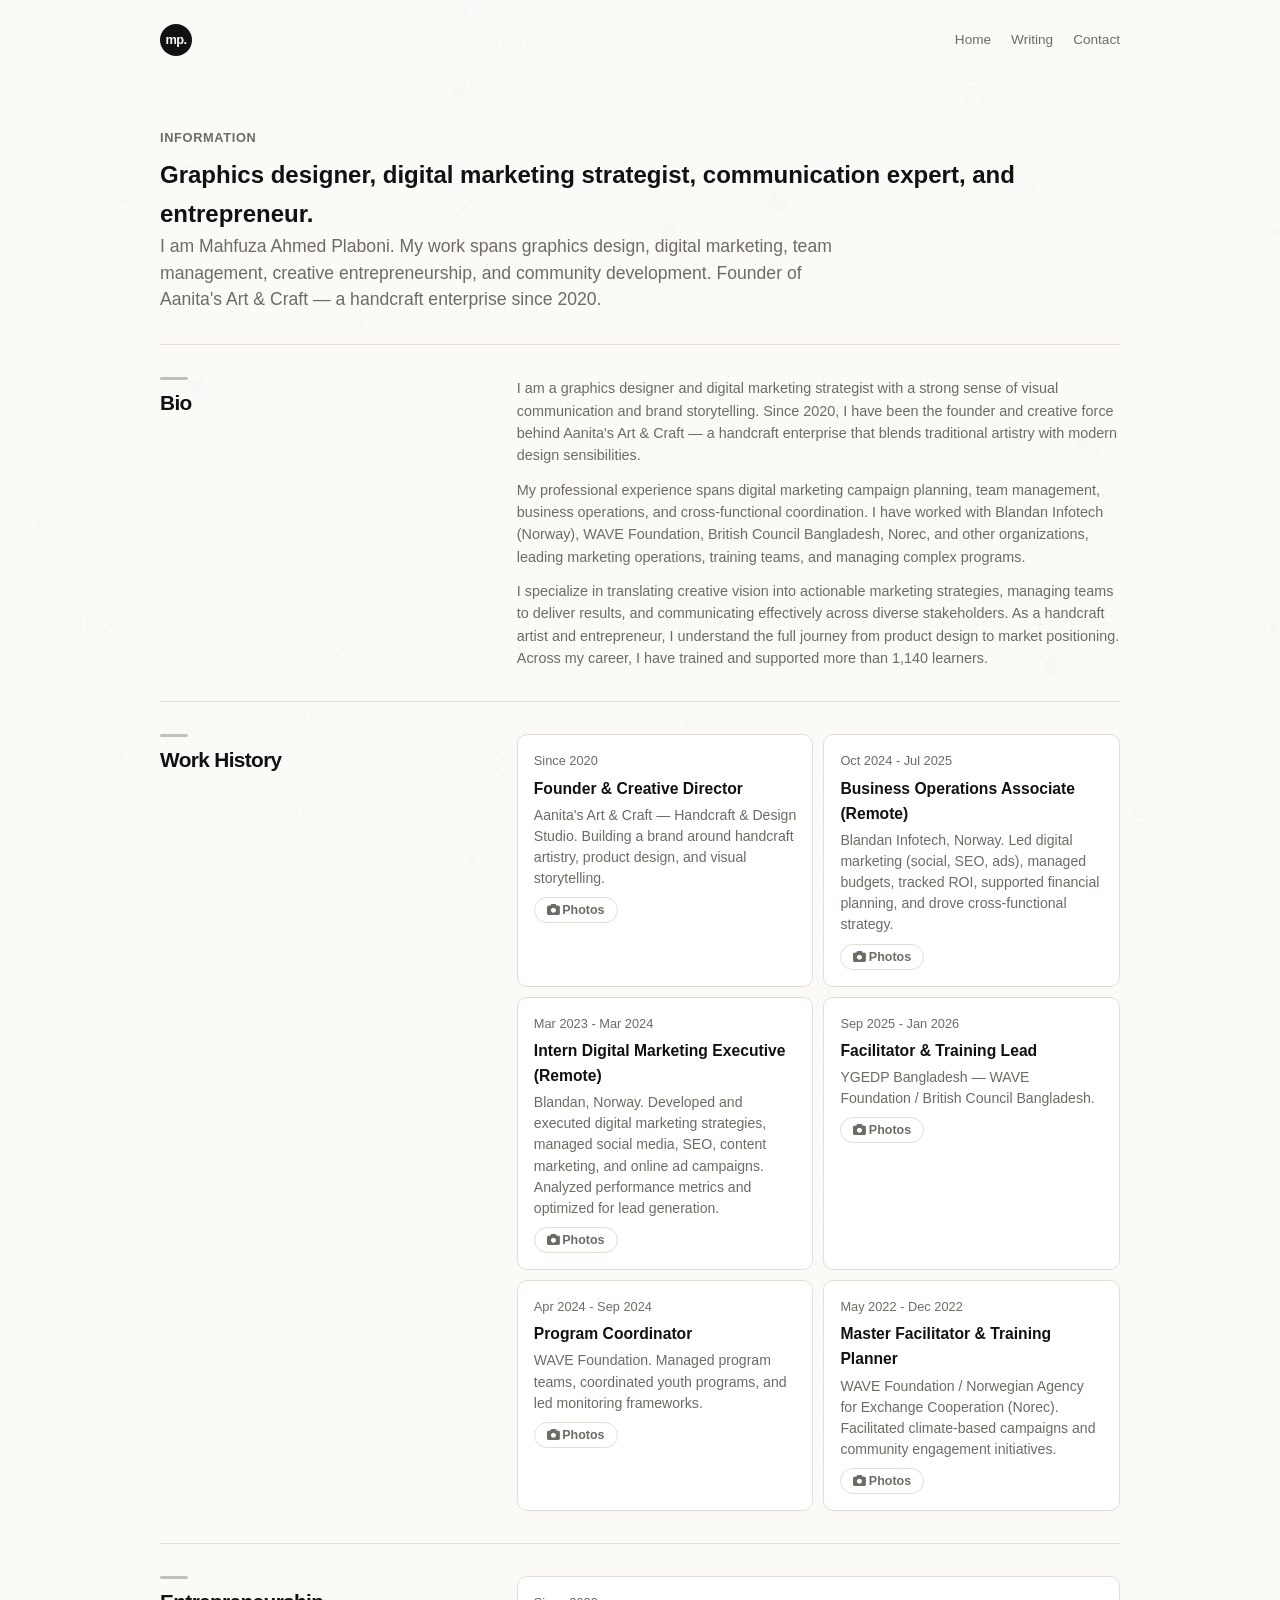
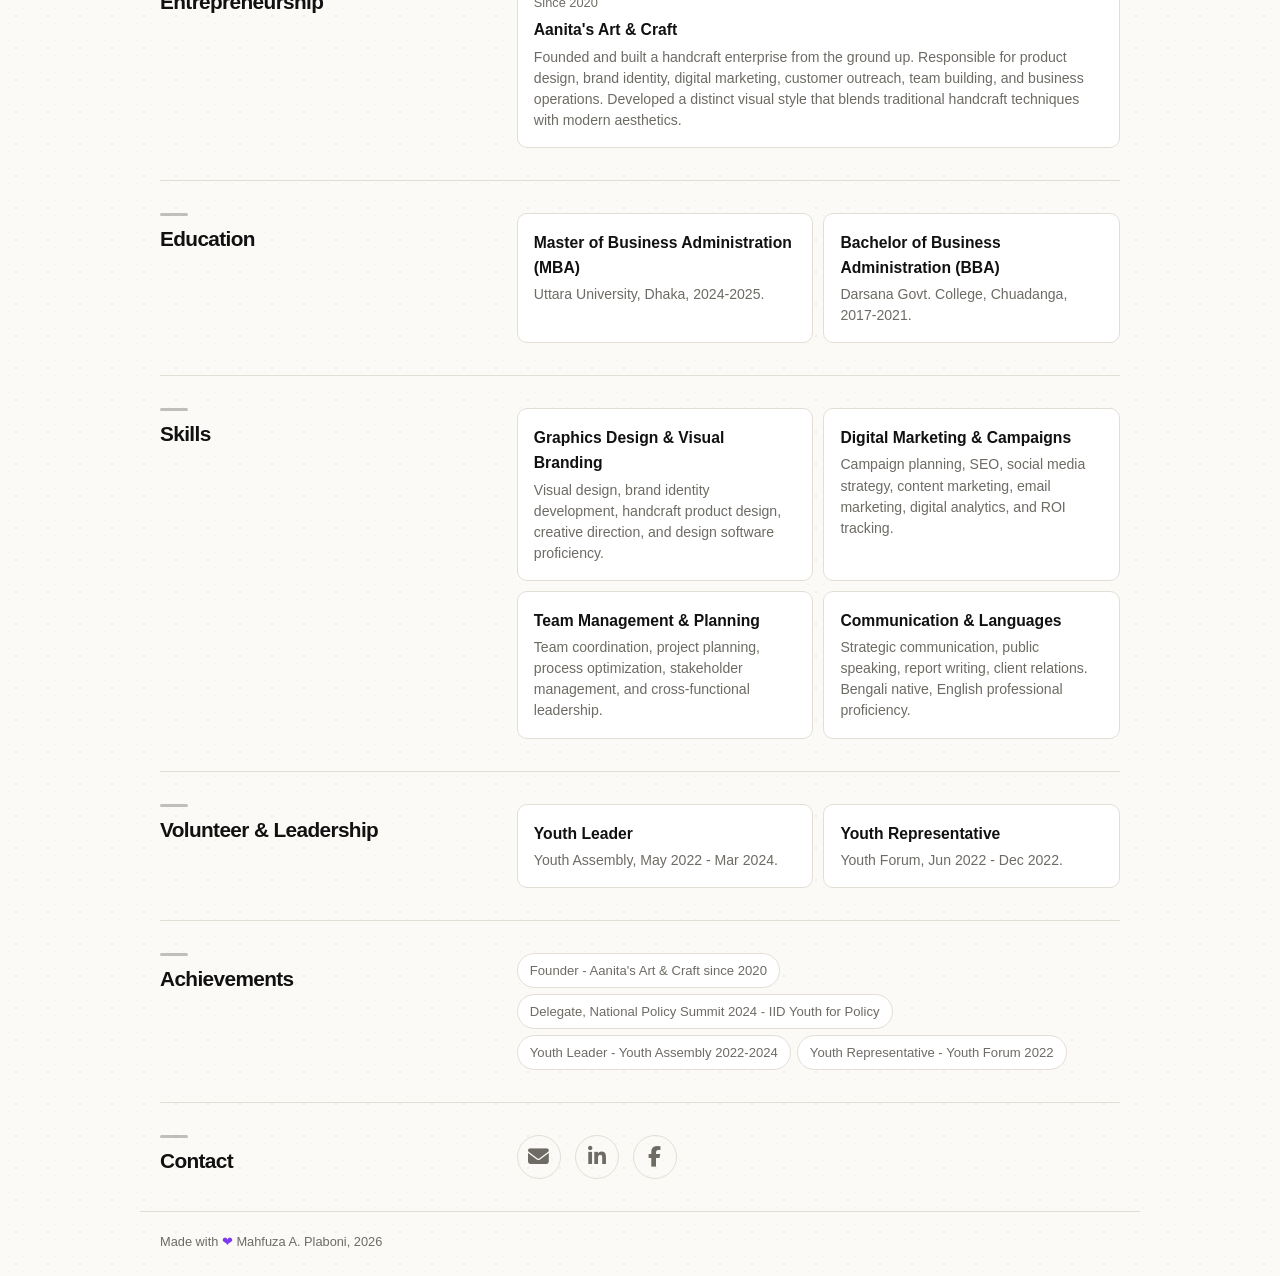
==== info.html @ d09dc8bb "Initial commit" ====
<!DOCTYPE html>
<html lang="en">
<head>
  <meta charset="UTF-8">
  <meta name="viewport" content="width=device-width, initial-scale=1.0">
  <title>Information - Mahfuza Ahmed Plaboni</title>
  <meta name="description" content="Graphics Designer, Digital Marketing Strategist & Entrepreneur">
  <link rel="icon" type="image/svg+xml" href="favicon.svg">
  <link rel="stylesheet" href="https://cdnjs.cloudflare.com/ajax/libs/font-awesome/6.5.1/css/all.min.css">
  <link rel="stylesheet" href="style.css">
</head>
<body>
  <canvas id="geometry-canvas"></canvas>

  <header class="site-header">
    <a class="mark" href="index.html">mp.</a>
    <nav aria-label="Primary navigation">
      <a href="info.html">Home</a>
      <a href="index.html#writing">Writing</a>
      <a href="index.html#contact">Contact</a>
    </nav>
  </header>

  <main>
    <section class="info-hero">
      <p class="page-kicker">Information</p>
      <h1>Graphics designer, digital marketing strategist, communication expert, and entrepreneur.</h1>
      <p>
        I am Mahfuza Ahmed Plaboni. My work spans graphics design, digital marketing, team management, creative entrepreneurship, and community development. Founder of Aanita's Art & Craft — a handcraft enterprise since 2020.
      </p>
    </section>

    <section class="info-section section-reveal">
      <h2>Bio</h2>
      <div class="info-copy">
        <p>
          I am a graphics designer and digital marketing strategist with a strong sense of visual communication and brand storytelling. Since 2020, I have been the founder and creative force behind Aanita's Art & Craft — a handcraft enterprise that blends traditional artistry with modern design sensibilities.
        </p>
        <p>
          My professional experience spans digital marketing campaign planning, team management, business operations, and cross-functional coordination. I have worked with Blandan Infotech (Norway), WAVE Foundation, British Council Bangladesh, Norec, and other organizations, leading marketing operations, training teams, and managing complex programs.
        </p>
        <p>
          I specialize in translating creative vision into actionable marketing strategies, managing teams to deliver results, and communicating effectively across diverse stakeholders. As a handcraft artist and entrepreneur, I understand the full journey from product design to market positioning. Across my career, I have trained and supported more than 1,140 learners.
        </p>
      </div>
    </section>

    <section class="info-section section-reveal">
      <h2>Work History</h2>
      <div class="info-grid">
        <article class="info-card">
          <span>Since 2020</span>
          <h3>Founder & Creative Director</h3>
          <p>Aanita's Art & Craft &mdash; Handcraft & Design Studio. Building a brand around handcraft artistry, product design, and visual storytelling.</p>
          <button class="photo-btn" data-gallery="aanitas-art"><i class="fas fa-camera"></i> Photos</button>
        </article>
        <article class="info-card">
          <span>Oct 2024 - Jul 2025</span>
          <h3>Business Operations Associate (Remote)</h3>
          <p>Blandan Infotech, Norway. Led digital marketing (social, SEO, ads), managed budgets, tracked ROI, supported financial planning, and drove cross-functional strategy.</p>
          <button class="photo-btn" data-gallery="business-operations"><i class="fas fa-camera"></i> Photos</button>
        </article>
        <article class="info-card">
          <span>Mar 2023 - Mar 2024</span>
          <h3>Intern Digital Marketing Executive (Remote)</h3>
          <p>Blandan, Norway. Developed and executed digital marketing strategies, managed social media, SEO, content marketing, and online ad campaigns. Analyzed performance metrics and optimized for lead generation.</p>
          <button class="photo-btn" data-gallery="business-operations"><i class="fas fa-camera"></i> Photos</button>
        </article>
        <article class="info-card">
          <span>Sep 2025 - Jan 2026</span>
          <h3>Facilitator & Training Lead</h3>
          <p>YGEDP Bangladesh &mdash; WAVE Foundation / British Council Bangladesh.</p>
          <button class="photo-btn" data-gallery="youth-green-entrepreneurship"><i class="fas fa-camera"></i> Photos</button>
        </article>
        <article class="info-card">
          <span>Apr 2024 - Sep 2024</span>
          <h3>Program Coordinator</h3>
          <p>WAVE Foundation. Managed program teams, coordinated youth programs, and led monitoring frameworks.</p>
          <button class="photo-btn" data-gallery="program-coordination"><i class="fas fa-camera"></i> Photos</button>
        </article>
        <article class="info-card">
          <span>May 2022 - Dec 2022</span>
          <h3>Master Facilitator & Training Planner</h3>
          <p>WAVE Foundation / Norwegian Agency for Exchange Cooperation (Norec). Facilitated climate-based campaigns and community engagement initiatives.</p>
          <button class="photo-btn" data-gallery="climate-leadership"><i class="fas fa-camera"></i> Photos</button>
        </article>
      </div>
    </section>

    <section class="info-section section-reveal">
      <h2>Entrepreneurship</h2>
      <div class="info-card">
        <span>Since 2020</span>
        <h3>Aanita's Art & Craft</h3>
        <p>Founded and built a handcraft enterprise from the ground up. Responsible for product design, brand identity, digital marketing, customer outreach, team building, and business operations. Developed a distinct visual style that blends traditional handcraft techniques with modern aesthetics.</p>
      </div>
    </section>

    <section class="info-section section-reveal">
      <h2>Education</h2>
      <div class="info-grid">
        <article class="info-card">
          <h3>Master of Business Administration (MBA)</h3>
          <p>Uttara University, Dhaka, 2024-2025.</p>
        </article>
        <article class="info-card">
          <h3>Bachelor of Business Administration (BBA)</h3>
          <p>Darsana Govt. College, Chuadanga, 2017-2021.</p>
        </article>
      </div>
    </section>

    <section class="info-section section-reveal">
      <h2>Skills</h2>
      <div class="info-grid">
        <article class="info-card">
          <h3>Graphics Design & Visual Branding</h3>
          <p>Visual design, brand identity development, handcraft product design, creative direction, and design software proficiency.</p>
        </article>
        <article class="info-card">
          <h3>Digital Marketing & Campaigns</h3>
          <p>Campaign planning, SEO, social media strategy, content marketing, email marketing, digital analytics, and ROI tracking.</p>
        </article>
        <article class="info-card">
          <h3>Team Management & Planning</h3>
          <p>Team coordination, project planning, process optimization, stakeholder management, and cross-functional leadership.</p>
        </article>
        <article class="info-card">
          <h3>Communication & Languages</h3>
          <p>Strategic communication, public speaking, report writing, client relations. Bengali native, English professional proficiency.</p>
        </article>
      </div>
    </section>

    <section class="info-section section-reveal">
      <h2>Volunteer & Leadership</h2>
      <div class="info-grid">
        <article class="info-card">
          <h3>Youth Leader</h3>
          <p>Youth Assembly, May 2022 - Mar 2024.</p>
        </article>
        <article class="info-card">
          <h3>Youth Representative</h3>
          <p>Youth Forum, Jun 2022 - Dec 2022.</p>
        </article>
      </div>
    </section>

    <section class="info-section section-reveal">
      <h2>Achievements</h2>
      <div class="compact-tags">
        <span>Founder - Aanita's Art & Craft since 2020</span>
        <span>Delegate, National Policy Summit 2024 - IID Youth for Policy</span>
        <span>Youth Leader - Youth Assembly 2022-2024</span>
        <span>Youth Representative - Youth Forum 2022</span>
      </div>
    </section>

    <section class="info-section contact-block">
      <h2>Contact</h2>
      <div>
        <div class="contact-links">
          <a href="mailto:plabonimahfuza@gmail.com" aria-label="Email"><i class="fas fa-envelope"></i></a>
          <a href="https://www.linkedin.com/in/mahfuzaaplaboni/" target="_blank" rel="noopener" aria-label="LinkedIn"><i class="fab fa-linkedin-in"></i></a>
          <a href="https://facebook.com/mahfuzaaplaboni" target="_blank" rel="noopener" aria-label="Facebook"><i class="fab fa-facebook-f"></i></a>
        </div>
      </div>
    </section>
  </main>

  <footer class="site-footer">
    <span>Made with <span class="footer-love">&#10084;</span> Mahfuza A. Plaboni, 2026</span>
  </footer>

  <script src="protect.js"></script>
  <script src="geometry.js"></script>
  <script src="script.js"></script>
</body>
</html>
---- style.css ----
:root {
  --bg: #fbfaf7;
  --card: #ffffff;
  --text: #111111;
  --muted: #6e6b65;
  --border: #e2ded5;
  --green: #f2f7f1;
  --green-dot: #48a666;
  --sand: #fbf7ee;
  --sand-dot: #cca043;
  --blue: #f3f7f9;
  --blue-dot: #4b8cb6;
  --gray: #f6f5f2;
  --gray-dot: #7b7e85;
  --dot: rgba(0,0,0,0.05);
  --dot2: rgba(0,0,0,0.025);
}

* {
  box-sizing: border-box;
  margin: 0;
  padding: 0;
  -webkit-user-select: none;
  -moz-user-select: none;
  -ms-user-select: none;
  user-select: none;
}

html {
  scroll-behavior: smooth;
  -webkit-text-size-adjust: 100%;
}

body {
  -webkit-touch-callout: none;
  background-color: var(--bg);
  background-image:
    radial-gradient(circle, var(--dot) 1.2px, transparent 1.2px),
    radial-gradient(circle, var(--dot2) 1px, transparent 1px);
  background-size: 32px 32px, 16px 16px;
  color: var(--text);
  font-family: -apple-system, BlinkMacSystemFont, "Segoe UI", Roboto, Helvetica, Arial, sans-serif;
  line-height: 1.6;
  -webkit-font-smoothing: antialiased;
}

#geometry-canvas {
  position: fixed;
  top: 0;
  left: 0;
  width: 100%;
  height: 100%;
  z-index: -1;
  pointer-events: none;
  opacity: 0.4;
}

a {
  color: inherit;
  text-decoration: none;
}

.site-header,
main,
.site-footer {
  margin: 0 auto;
  max-width: 1000px;
  padding-left: 20px;
  padding-right: 20px;
  position: relative;
  z-index: 1;
}

.site-header {
  align-items: center;
  display: flex;
  justify-content: space-between;
  padding-bottom: 24px;
  padding-top: 24px;
}

.mark {
  align-items: center;
  background: var(--text);
  border-radius: 50%;
  color: var(--bg);
  display: inline-flex;
  font-size: 0.8rem;
  font-weight: 700;
  height: 32px;
  width: 32px;
  justify-content: center;
  letter-spacing: -0.04em;
}

nav {
  display: flex;
  gap: 20px;
}

nav a {
  color: var(--muted);
  font-size: 0.85rem;
  font-weight: 500;
  transition: color 0.25s cubic-bezier(0.22, 1, 0.36, 1);
}

nav a:hover,
.text-link:hover,
.post:hover h3,
.contact-links a:hover {
  color: var(--text);
}

.hero {
  padding: 48px 0 64px;
}

.hero-grid {
  display: grid;
  align-items: center;
  gap: 40px;
  grid-template-columns: 1.2fr 0.8fr;
}

.hero-image {
  display: flex;
  justify-content: center;
  align-items: center;
  position: relative;
}

.hero-image::before {
  content: '';
  position: absolute;
  width: 256px;
  height: 256px;
  border-radius: 50%;
  border: 1.5px dashed var(--muted);
  opacity: 0;
  animation: ringFadeIn 0.6s ease-out 0.3s forwards, spinRing 30s linear infinite;
}

.hero-image::after {
  content: '';
  position: absolute;
  width: 232px;
  height: 232px;
  border-radius: 50%;
  border: 1px solid var(--border);
  opacity: 0;
  animation: ringFadeIn 0.6s ease-out 0.2s forwards;
}

.profile-photo {
  width: 200px;
  height: 200px;
  border-radius: 50%;
  object-fit: cover;
  filter: grayscale(0.3) contrast(1.05);
  position: relative;
  z-index: 1;
  opacity: 0;
  animation: photoEntrance 0.8s cubic-bezier(0.22, 1, 0.36, 1) 0.1s forwards;
  transition: transform 0.5s cubic-bezier(0.22, 1, 0.36, 1),
              filter 0.5s ease,
              box-shadow 0.5s ease;
}

.profile-photo:hover {
  transform: scale(1.06) rotate(-2deg);
  filter: grayscale(0) contrast(1);
  box-shadow: 0 0 0 2px var(--text);
}

@keyframes photoEntrance {
  0% { opacity: 0; transform: scale(0.85) rotate(-6deg); }
  100% { opacity: 1; transform: scale(1) rotate(0deg); }
}

@keyframes ringFadeIn {
  0% { opacity: 0; }
  100% { opacity: 0.35; }
}

@keyframes spinRing {
  to { transform: rotate(360deg); }
}

.hero-text h1 {
  font-size: clamp(2.2rem, 5vw, 3.8rem);
  font-weight: 800;
  letter-spacing: -0.05em;
  line-height: 1.05;
  margin-bottom: 12px;
}

.hero-title {
  white-space: nowrap;
}

.hero-title br {
  display: block;
}

@media (max-width: 600px) {
  .hero-title {
    white-space: normal;
  }
}

.subtitle {
  color: var(--muted);
  font-size: 1rem;
  font-weight: 600;
  margin-bottom: 16px;
  text-transform: uppercase;
  letter-spacing: 0.05em;
}

.intro-paragraph {
  color: var(--muted);
  font-size: 1.05rem;
  line-height: 1.55;
  margin-bottom: 20px;
  max-width: 520px;
}

.text-link {
  color: var(--muted);
  font-size: 0.9rem;
  font-weight: 700;
  transition: color 0.25s cubic-bezier(0.22, 1, 0.36, 1);
}

@keyframes fadeUp {
  from { opacity: 0; transform: translateY(14px); }
  to   { opacity: 1; transform: translateY(0); }
}

main {
  animation: fadeUp 0.5s cubic-bezier(0.22, 1, 0.36, 1) both;
}

.section-reveal {
  opacity: 0;
  transform: translateY(24px);
  transition: opacity 0.45s cubic-bezier(0.22, 1, 0.36, 1), transform 0.45s cubic-bezier(0.22, 1, 0.36, 1);
}
.section-reveal.visible {
  opacity: 1;
  transform: translateY(0);
}
@media (prefers-reduced-motion: reduce) {
  .section-reveal { opacity: 1; transform: none; }
  main { animation: none; }
}

.metrics {
  border-bottom: 1px solid var(--border);
  border-top: 1px solid var(--border);
  display: grid;
  gap: 16px;
  grid-template-columns: repeat(3, 1fr);
  margin-bottom: 56px;
  padding: 18px 0;
}

.metric-item strong {
  display: block;
  font-size: 1.8rem;
  letter-spacing: -0.05em;
  line-height: 1.1;
  color: var(--text);
}

.metric-item span {
  color: var(--muted);
  display: block;
  font-size: 0.82rem;
  margin-top: 4px;
}

.section {
  padding-bottom: 64px;
}

.section-head {
  align-items: flex-end;
  display: flex;
  gap: 20px;
  justify-content: space-between;
  margin-bottom: 24px;
}

h2 {
  font-size: 1.6rem;
  font-weight: 750;
  letter-spacing: -0.04em;
  line-height: 1.1;
}

.section-head h2::before,
.info-section > h2::before {
  content: '';
  display: block;
  width: 28px;
  height: 3px;
  background: var(--text);
  border-radius: 2px;
  margin-bottom: 12px;
  opacity: 0.25;
}

.section-head p {
  color: var(--muted);
  font-size: 0.85rem;
  line-height: 1.5;
  max-width: 380px;
}

.chain {
  position: relative;
  padding-left: 48px;
}

.chain::before {
  content: '';
  position: absolute;
  left: 18px;
  top: 0;
  bottom: 0;
  width: 2px;
  background: var(--border);
}

.chain-item {
  position: relative;
  display: grid;
  grid-template-columns: 36px auto 1fr;
  gap: 10px;
  align-items: center;
  padding: 8px 0;
}

.chain-year {
  color: var(--muted);
  font-size: 0.75rem;
  font-weight: 700;
  text-align: right;
  letter-spacing: -0.02em;
}

.chain-node {
  width: 10px;
  height: 10px;
  border-radius: 50%;
  position: relative;
  z-index: 1;
  justify-self: center;
  box-shadow: 0 0 0 3px var(--bg);
}

.chain-node.green { background: var(--green-dot); }
.chain-node.sand { background: var(--sand-dot); }
.chain-node.blue { background: var(--blue-dot); }
.chain-node.gray { background: var(--gray-dot); }

.chain-body {
  background: var(--card);
  border: 1px solid var(--border);
  border-radius: 8px;
  padding: 8px 12px;
  display: flex;
  align-items: center;
  gap: 8px;
  transition: border-color 0.25s cubic-bezier(0.22, 1, 0.36, 1);
}

.chain-body:hover {
  border-color: #bbb;
}

.chain-body h3 {
  font-size: 0.88rem;
  font-weight: 700;
  letter-spacing: -0.01em;
  flex: 1;
}

.chain-org {
  color: var(--muted);
  font-size: 0.8rem;
  flex: 1;
}

.chain .photo-btn {
  margin-top: 0;
  padding: 3px 8px;
  font-size: 0.72rem;
  flex-shrink: 0;
}

.split-section {
  border-top: 1px solid var(--border);
  display: grid;
  gap: 32px;
  grid-template-columns: 0.7fr 1.3fr;
  padding-top: 28px;
}

.stack-list {
  display: grid;
  gap: 8px;
}

.stack-list p {
  background: var(--card);
  border: 1px solid var(--border);
  border-radius: 8px;
  color: var(--muted);
  font-size: 0.88rem;
  line-height: 1.5;
  padding: 10px 14px;
}

.stack-list.detailed p {
  color: var(--muted);
}

.stack-list strong {
  color: var(--text);
}

.post {
  border-top: 1px solid var(--border);
  display: grid;
  gap: 14px;
  grid-template-columns: 1.1fr 0.4fr 1.1fr;
  padding: 16px 0;
  transition: opacity 0.25s cubic-bezier(0.22, 1, 0.36, 1);
}

.post:last-child {
  border-bottom: 1px solid var(--border);
}

.post:hover {
  opacity: 0.75;
}

.post h3 {
  font-size: 1.05rem;
  font-weight: 700;
  letter-spacing: -0.02em;
  line-height: 1.2;
}

.post .category {
  color: var(--muted);
  font-size: 0.8rem;
  font-weight: 600;
}

.post p {
  color: var(--muted);
  font-size: 0.88rem;
  line-height: 1.45;
}

.contact {
  border-top: 1px solid var(--border);
  padding-top: 28px;
}

.contact h2 {
  margin-bottom: 8px;
}

.contact p {
  color: var(--muted);
  font-size: 0.9rem;
  margin-bottom: 14px;
}

.contact-links {
  display: flex;
  flex-wrap: wrap;
  gap: 14px;
}

.contact-links a {
  color: var(--muted);
  font-size: 1.3rem;
  width: 44px;
  height: 44px;
  display: inline-flex;
  align-items: center;
  justify-content: center;
  border: 1px solid var(--border);
  border-radius: 50%;
  transition: color 0.25s cubic-bezier(0.22, 1, 0.36, 1), border-color 0.25s cubic-bezier(0.22, 1, 0.36, 1), background 0.25s cubic-bezier(0.22, 1, 0.36, 1);
}

.contact-links a:hover {
  color: var(--text);
  border-color: #bbb;
  background: var(--card);
}

.site-footer {
  border-top: 1px solid var(--border);
  color: var(--muted);
  font-size: 0.8rem;
  padding-bottom: 24px;
  padding-top: 20px;
}

.footer-love {
  color: #7c3aed;
}

.photo-btn {
  display: inline-block;
  margin-top: 8px;
  padding: 5px 12px;
  font-size: 0.78rem;
  font-weight: 600;
  border-radius: 999px;
  border: 1px solid var(--border);
  background: transparent;
  color: var(--muted);
  cursor: pointer;
  transition: border-color 0.25s cubic-bezier(0.22, 1, 0.36, 1), color 0.25s cubic-bezier(0.22, 1, 0.36, 1), background 0.25s cubic-bezier(0.22, 1, 0.36, 1);
}
.photo-btn:hover {
  border-color: #bbb;
  color: var(--text);
  background: var(--card);
}

.gallery-modal {
  display: flex;
  align-items: center;
  justify-content: center;
  position: fixed;
  inset: 0;
  background: rgba(0, 0, 0, 0.85);
  z-index: 9999;
  opacity: 0;
  pointer-events: none;
  transition: opacity 0.28s cubic-bezier(0.22, 1, 0.36, 1);
}
.gallery-modal.active {
  opacity: 1;
  pointer-events: auto;
}
.gallery-content {
  position: relative;
  max-width: 90vw;
  max-height: 90vh;
  display: flex;
  align-items: center;
  justify-content: center;
}
.gallery-content img {
  max-width: 90vw;
  max-height: 85vh;
  border-radius: 8px;
  box-shadow: 0 4px 30px rgba(0,0,0,0.4);
  -webkit-user-drag: none;
  pointer-events: none;
}
.gallery-empty {
  color: #fff;
  font-size: 1.1rem;
  text-align: center;
  padding: 40px;
}
.gallery-empty p {
  margin-top: 8px;
  font-size: 0.9rem;
  opacity: 0.6;
}
.gallery-close {
  position: fixed;
  top: 20px;
  right: 28px;
  background: none;
  border: none;
  color: #fff;
  font-size: 2rem;
  cursor: pointer;
  opacity: 0.7;
  transition: opacity 0.25s cubic-bezier(0.22, 1, 0.36, 1);
  z-index: 10000;
}
.gallery-close:hover {
  opacity: 1;
}
.gallery-nav {
  position: fixed;
  top: 50%;
  transform: translateY(-50%);
  background: rgba(255,255,255,0.1);
  border: none;
  color: #fff;
  font-size: 1.8rem;
  padding: 12px 16px;
  cursor: pointer;
  border-radius: 8px;
  transition: background 0.25s cubic-bezier(0.22, 1, 0.36, 1);
  z-index: 10000;
}
.gallery-nav:hover {
  background: rgba(255,255,255,0.2);
}
.gallery-prev { left: 20px; }
.gallery-next { right: 20px; }
.gallery-counter {
  position: fixed;
  bottom: 24px;
  left: 50%;
  transform: translateX(-50%);
  color: rgba(255,255,255,0.6);
  font-size: 0.85rem;
  z-index: 10000;
}

.info-hero {
  padding: 48px 0 32px;
}

.page-kicker {
  color: var(--muted);
  font-size: 0.8rem;
  font-weight: 700;
  text-transform: uppercase;
  letter-spacing: 0.05em;
  margin-bottom: 8px;
}

.info-hero p:last-child {
  color: var(--muted);
  font-size: 1.1rem;
  line-height: 1.5;
  max-width: 680px;
}

.info-section {
  border-top: 1px solid var(--border);
  display: grid;
  gap: 32px;
  grid-template-columns: 0.7fr 1.3fr;
  padding: 32px 0;
}

.info-section h2 {
  font-size: 1.3rem;
  font-weight: 750;
  letter-spacing: -0.03em;
}

.info-copy {
  color: var(--muted);
  display: grid;
  gap: 12px;
  font-size: 0.9rem;
  line-height: 1.55;
}

.info-copy strong {
  color: var(--text);
}

.info-card {
  background: var(--card);
  border: 1px solid var(--border);
  border-radius: 10px;
  padding: 16px;
}

.info-card span {
  color: var(--muted);
  display: block;
  font-size: 0.8rem;
  margin-bottom: 4px;
}

.info-card h3 {
  font-size: 0.98rem;
  font-weight: 700;
  margin-bottom: 4px;
}

.info-card p,
.info-card li {
  color: var(--muted);
  font-size: 0.88rem;
  line-height: 1.5;
}

.info-card ul {
  margin: 10px 0 0;
  padding-left: 14px;
}

.info-card li {
  margin-bottom: 6px;
}

.info-grid {
  display: grid;
  gap: 10px;
  grid-template-columns: repeat(2, 1fr);
}

.compact-tags {
  display: flex;
  flex-wrap: wrap;
  gap: 6px;
}

.compact-tags span {
  background: var(--card);
  border: 1px solid var(--border);
  border-radius: 999px;
  color: var(--muted);
  font-size: 0.82rem;
  padding: 6px 12px;
}

.contact-block p {
  color: var(--muted);
  font-size: 0.9rem;
  line-height: 1.5;
}

@media (max-width: 760px) {
  .site-header {
    align-items: flex-start;
    flex-direction: column;
    gap: 12px;
    padding-top: 16px;
  }

  nav {
    gap: 14px;
    overflow-x: auto;
    padding-bottom: 4px;
    width: 100%;
  }

  .hero {
    padding: 24px 0 36px;
  }

  .hero-grid {
    grid-template-columns: 1fr;
    gap: 24px;
  }

  .hero-text h1 {
    font-size: 2.2rem;
  }

  .metrics {
    grid-template-columns: 1fr;
    gap: 12px;
    margin-bottom: 36px;
    padding: 12px 0;
  }

  .section {
    padding-bottom: 36px;
  }

  .section-head {
    align-items: start;
    flex-direction: column;
    gap: 6px;
    margin-bottom: 16px;
  }

  .project-grid,
  .split-section,
  .post,
  .info-section,
  .info-grid {
    grid-template-columns: 1fr;
    gap: 14px;
  }

  .post {
    gap: 6px;
    padding: 12px 0;
  }

  .contact-links a {
    width: 40px;
    height: 40px;
    font-size: 1.1rem;
  }
}

@media (min-width: 761px) and (max-width: 1024px) {
  .hero-text h1 {
    font-size: clamp(2rem, 4vw, 3rem);
  }
}

@media (min-width: 1025px) {
  .hero-text h1 {
    font-size: clamp(2.5rem, 5vw, 3.8rem);
  }
}
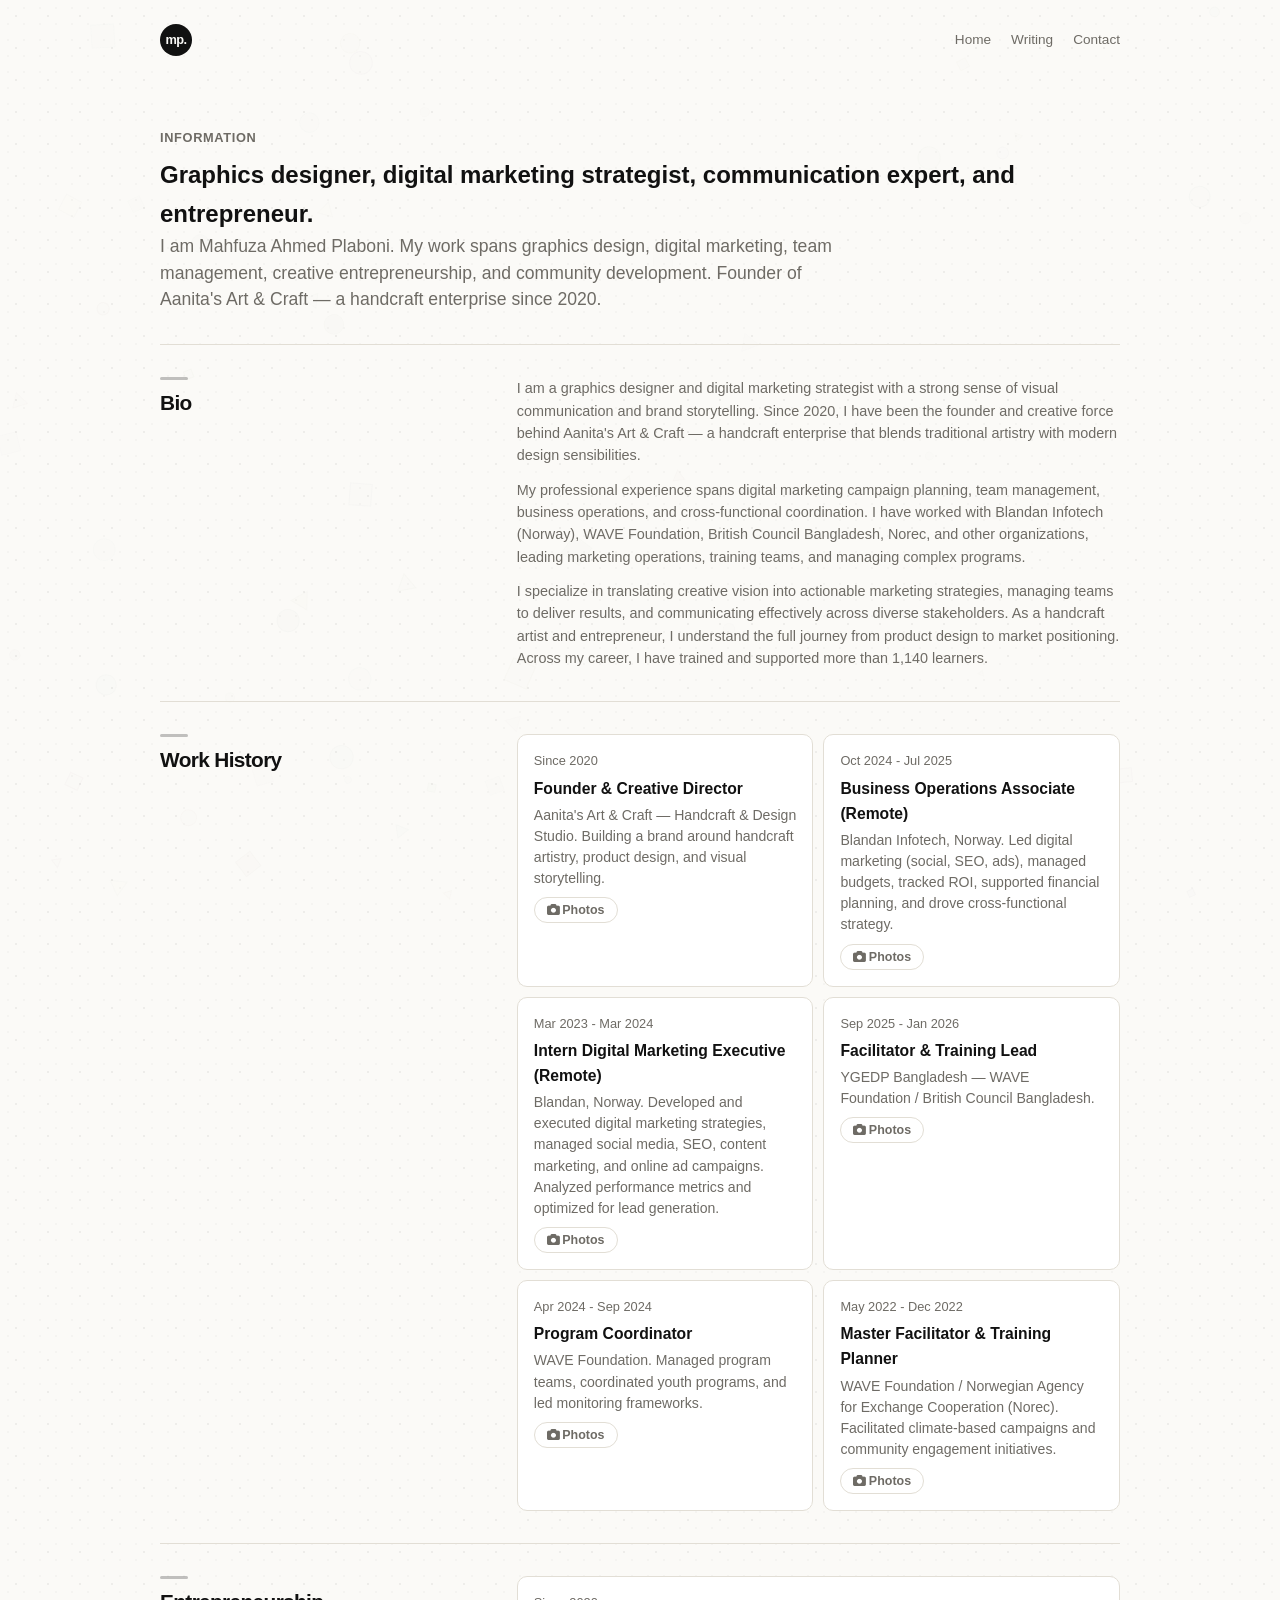
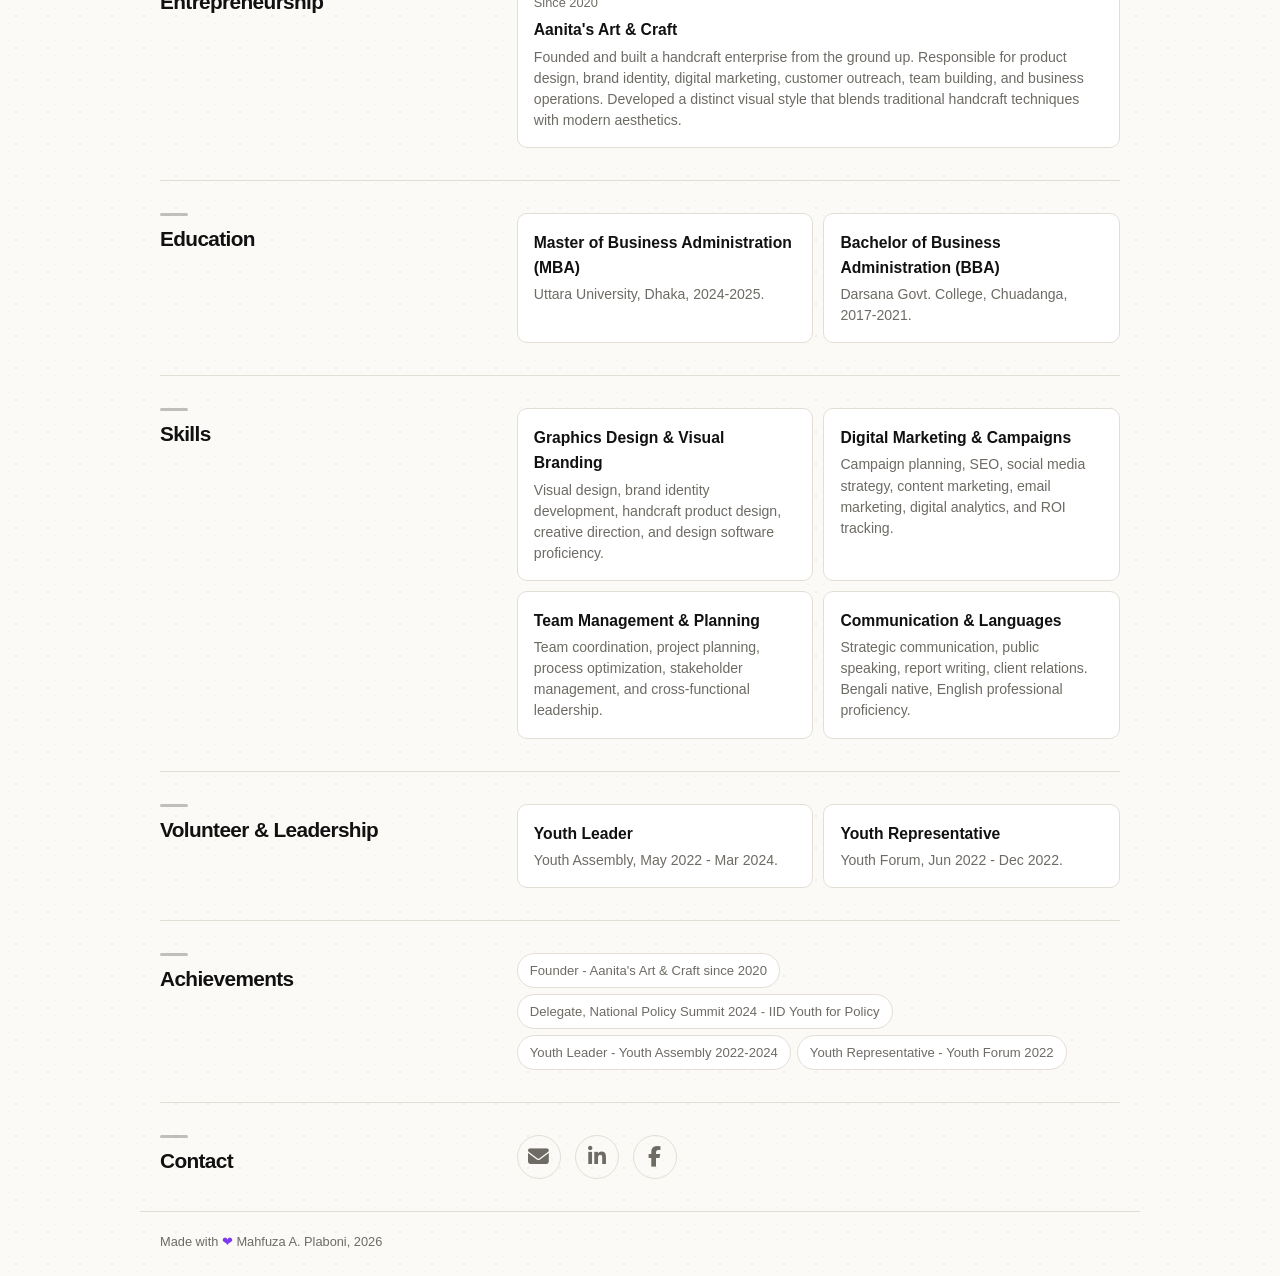
==== commit 85190476: "Add Open Graph and Twitter Card meta tags" ====
--- a/info.html
+++ b/info.html
@@ -4,8 +4,17 @@
   <meta charset="UTF-8">
   <meta name="viewport" content="width=device-width, initial-scale=1.0">
   <title>Information - Mahfuza Ahmed Plaboni</title>
-  <meta name="description" content="Graphics Designer, Digital Marketing Strategist & Entrepreneur">
+  <meta name="description" content="Creative Facilitator & Digital Strategist — Graphics design, digital marketing, communication, and entrepreneurship.">
   <link rel="icon" type="image/svg+xml" href="favicon.svg">
+  <meta property="og:title" content="Mahfuza Ahmed Plaboni — Creative Facilitator & Digital Strategist">
+  <meta property="og:description" content="Graphics design, digital marketing, communication, and entrepreneurship. Founder of Aanita's Art & Craft.">
+  <meta property="og:image" content="mahfuza%201.png">
+  <meta property="og:url" content="https://mahfuzaplaboni.vercel.app">
+  <meta property="og:type" content="website">
+  <meta name="twitter:card" content="summary_large_image">
+  <meta name="twitter:title" content="Mahfuza Ahmed Plaboni — Creative Facilitator & Digital Strategist">
+  <meta name="twitter:description" content="Graphics design, digital marketing, communication, and entrepreneurship. Founder of Aanita's Art & Craft.">
+  <meta name="twitter:image" content="mahfuza%201.png">
   <link rel="stylesheet" href="https://cdnjs.cloudflare.com/ajax/libs/font-awesome/6.5.1/css/all.min.css">
   <link rel="stylesheet" href="style.css">
 </head>
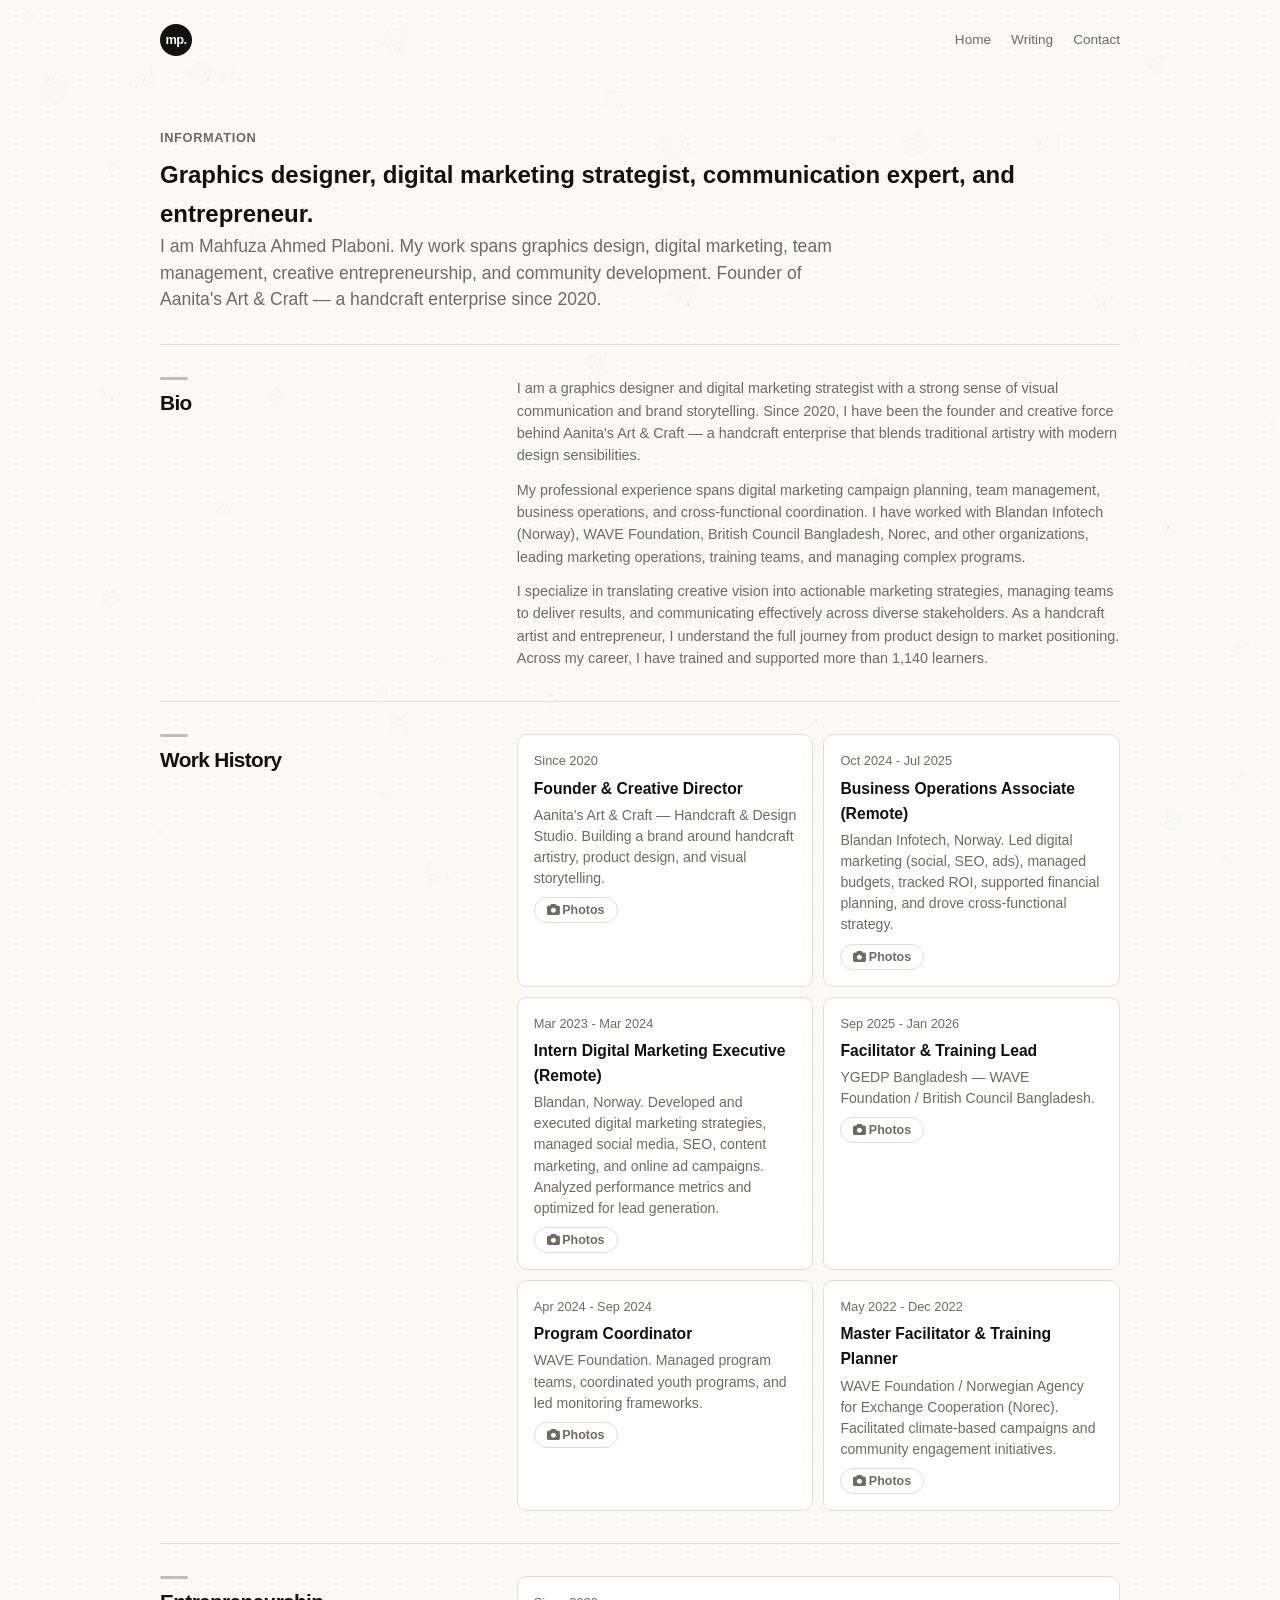
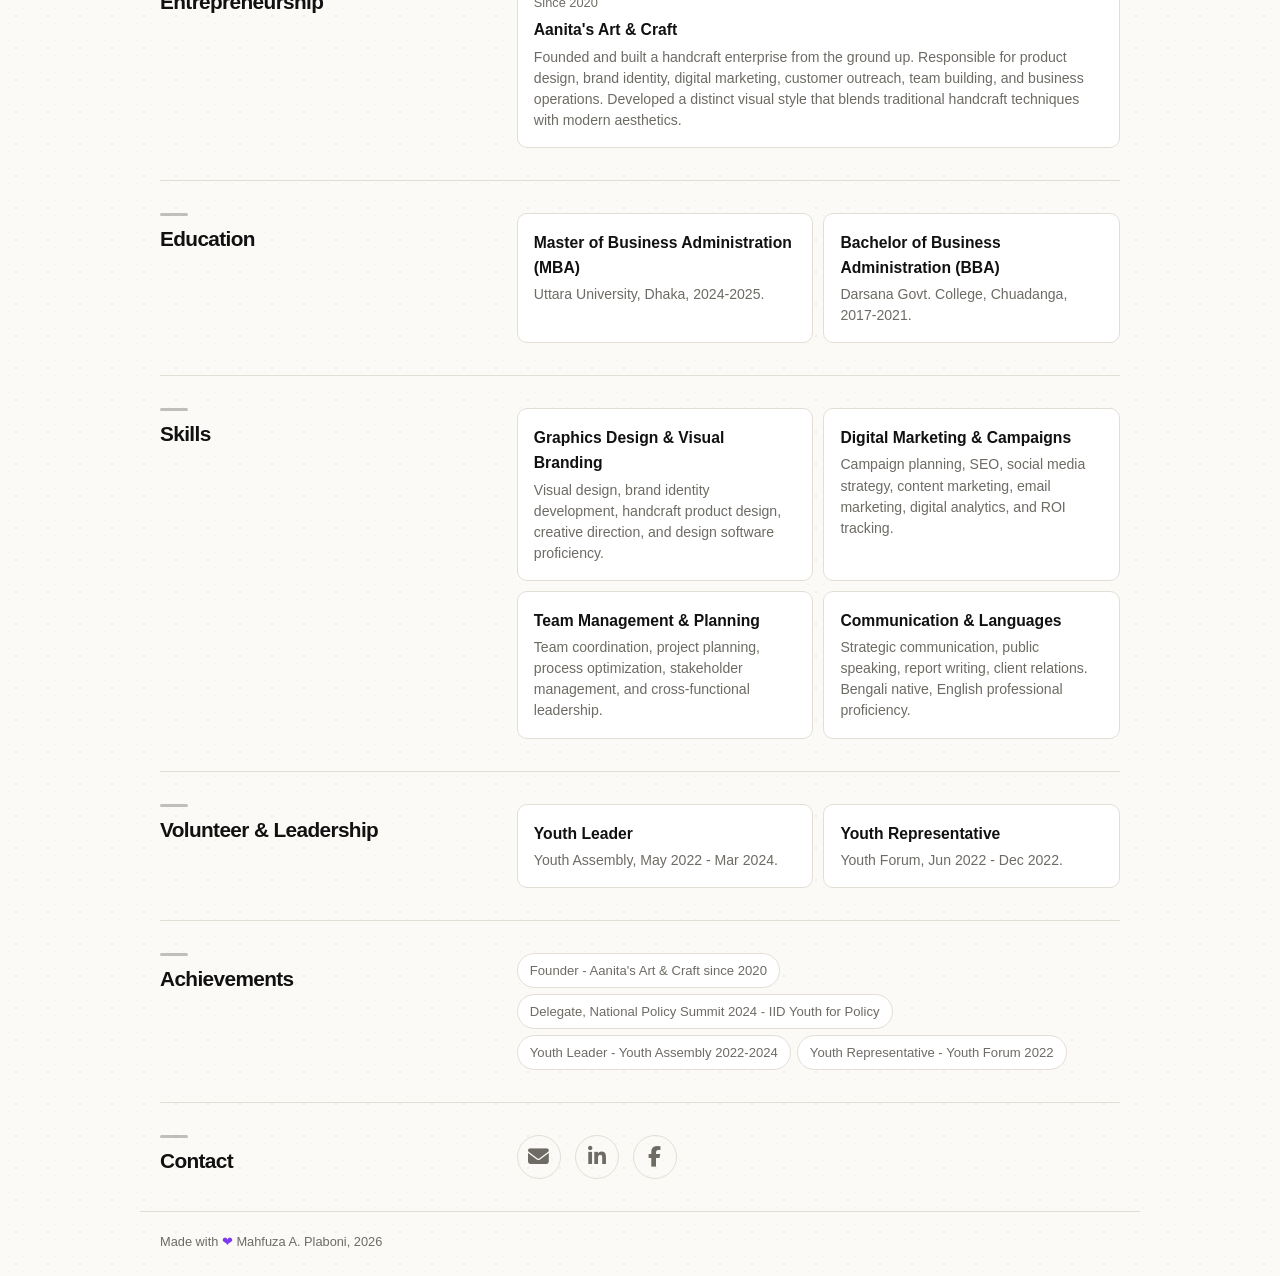
==== commit 16f7b6eb: "Fix OG image URL to absolute path" ====
--- a/info.html
+++ b/info.html
@@ -8,13 +8,15 @@
   <link rel="icon" type="image/svg+xml" href="favicon.svg">
   <meta property="og:title" content="Mahfuza Ahmed Plaboni — Creative Facilitator & Digital Strategist">
   <meta property="og:description" content="Graphics design, digital marketing, communication, and entrepreneurship. Founder of Aanita's Art & Craft.">
-  <meta property="og:image" content="mahfuza%201.png">
+  <meta property="og:image" content="https://mahfuzaplaboni.vercel.app/mahfuza%201.png">
+  <meta property="og:image:width" content="1200">
+  <meta property="og:image:height" content="630">
   <meta property="og:url" content="https://mahfuzaplaboni.vercel.app">
   <meta property="og:type" content="website">
   <meta name="twitter:card" content="summary_large_image">
   <meta name="twitter:title" content="Mahfuza Ahmed Plaboni — Creative Facilitator & Digital Strategist">
   <meta name="twitter:description" content="Graphics design, digital marketing, communication, and entrepreneurship. Founder of Aanita's Art & Craft.">
-  <meta name="twitter:image" content="mahfuza%201.png">
+  <meta name="twitter:image" content="https://mahfuzaplaboni.vercel.app/mahfuza%201.png">
   <link rel="stylesheet" href="https://cdnjs.cloudflare.com/ajax/libs/font-awesome/6.5.1/css/all.min.css">
   <link rel="stylesheet" href="style.css">
 </head>
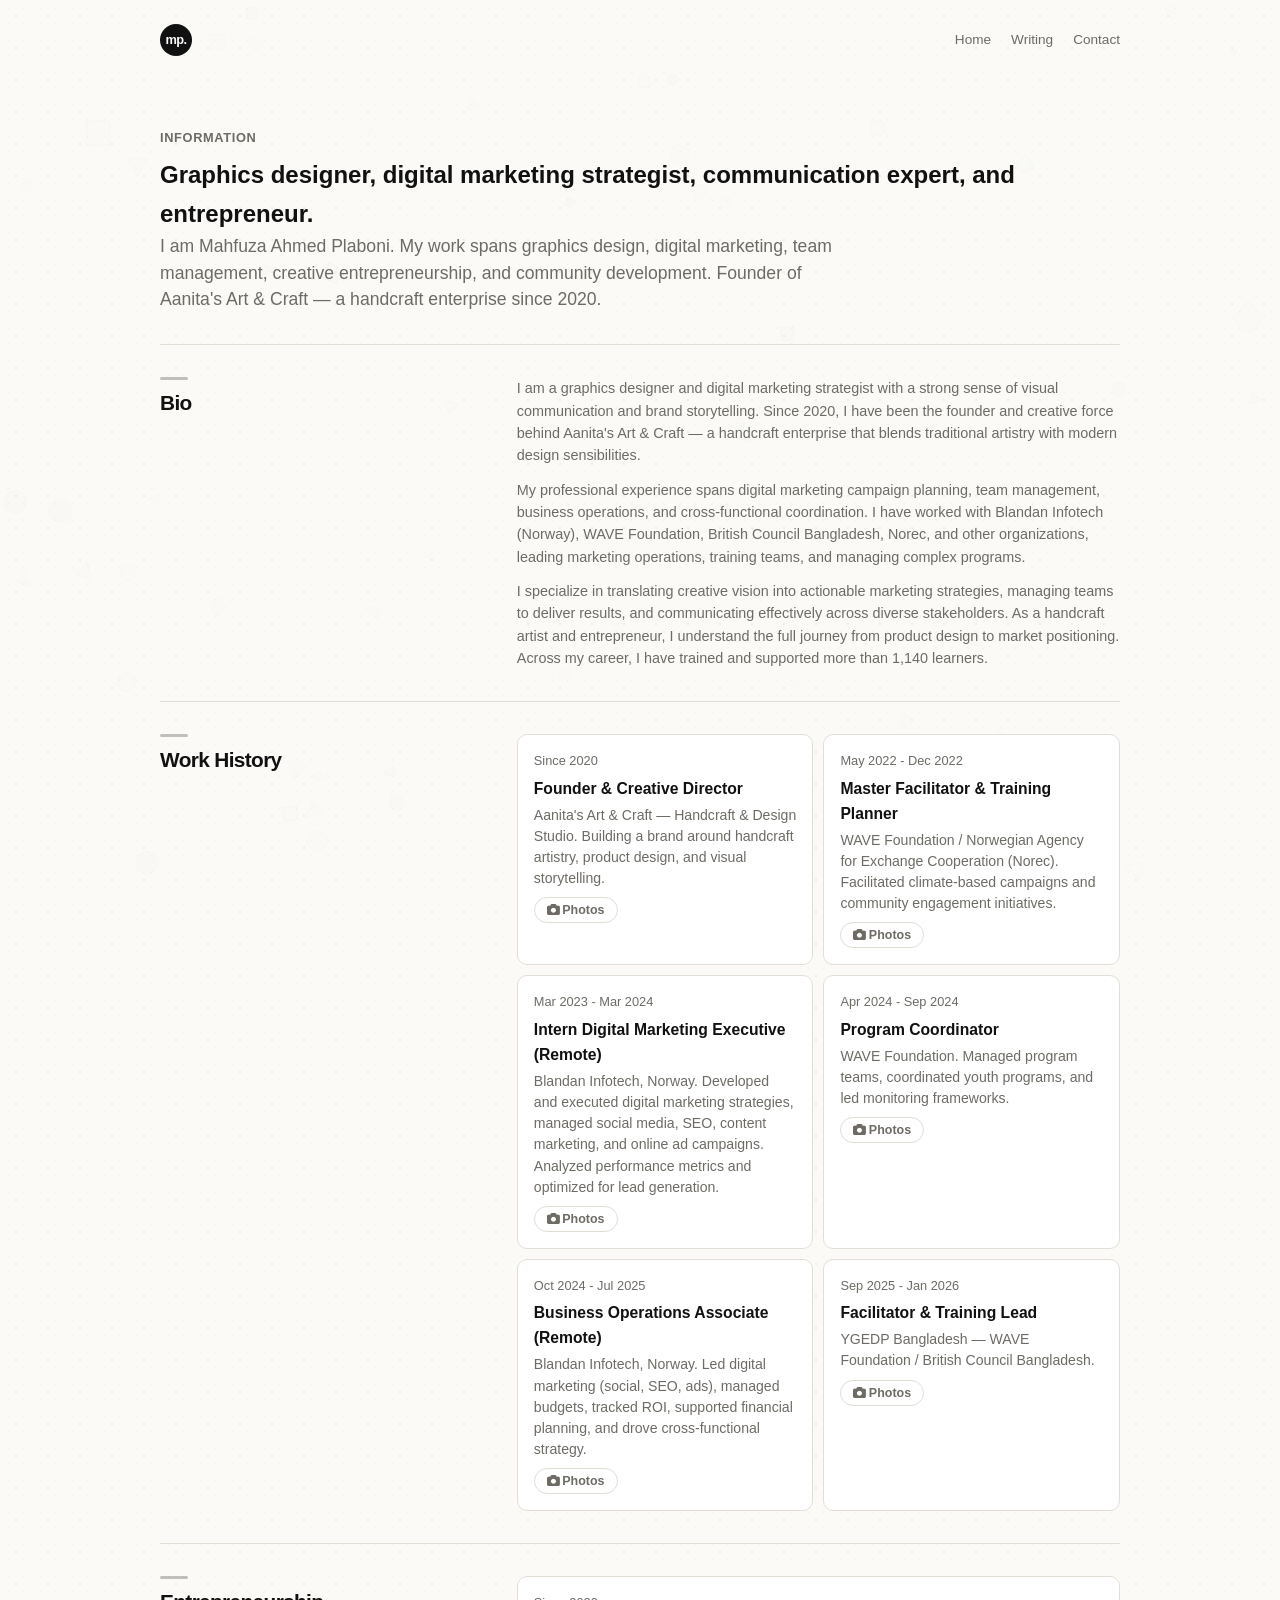
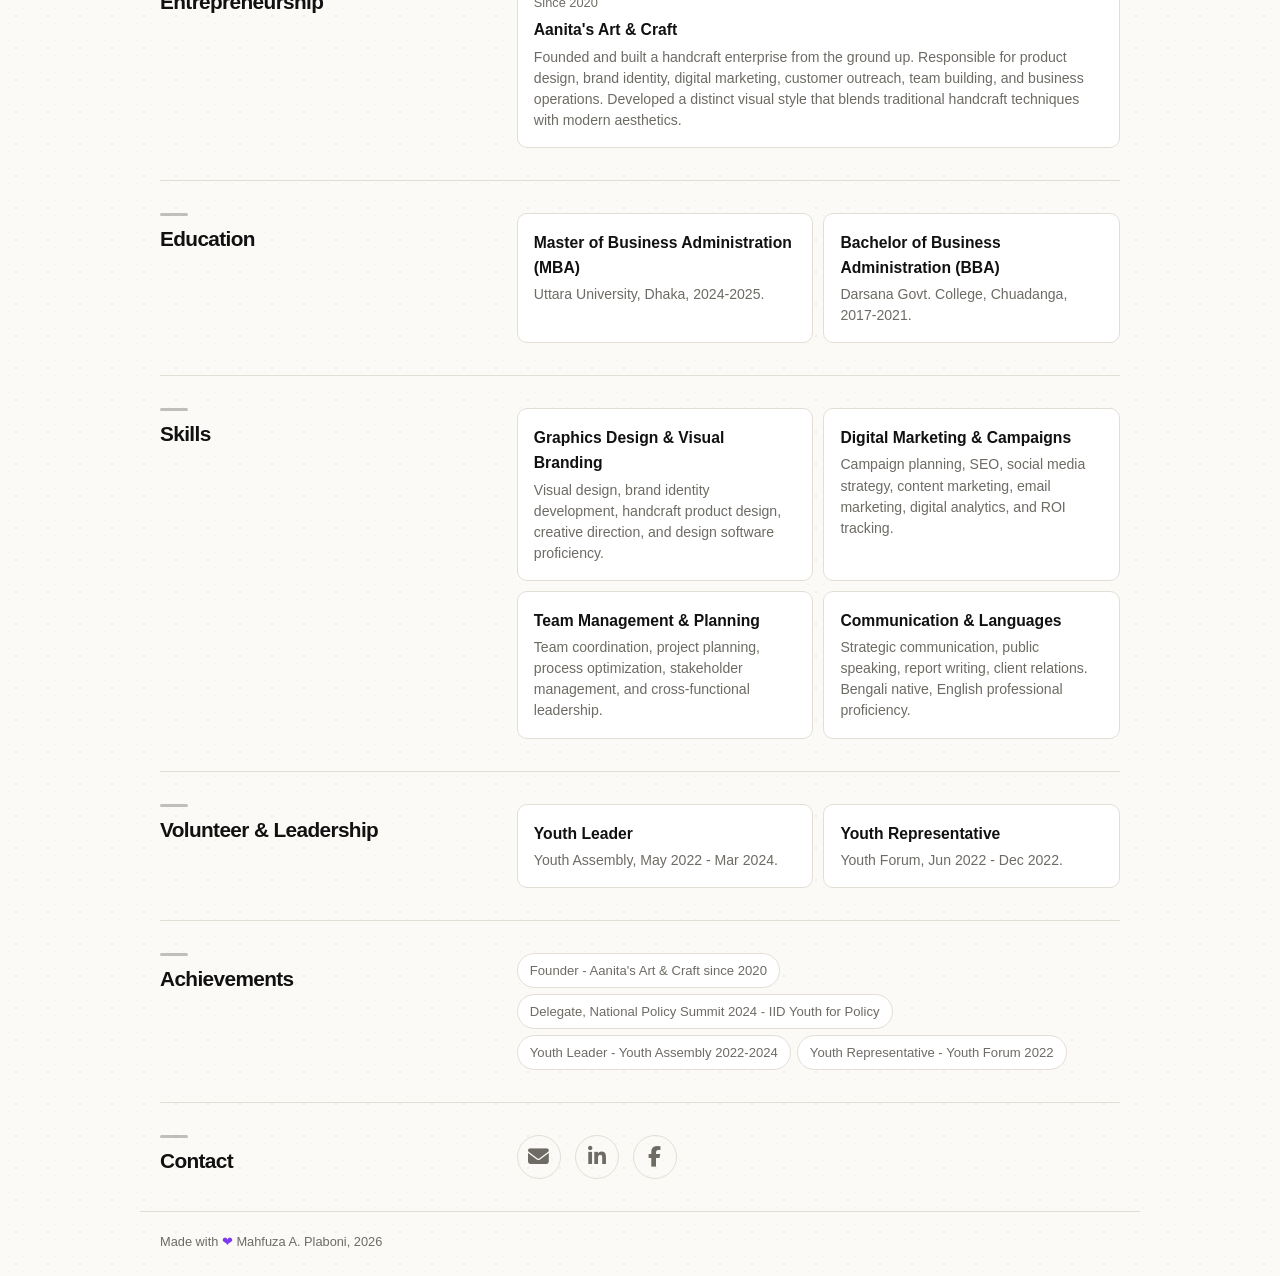
==== commit 9901efbc: "Reorder work history chronologically 2020-2026" ====
--- a/info.html
+++ b/info.html
@@ -66,22 +66,16 @@
           <button class="photo-btn" data-gallery="aanitas-art"><i class="fas fa-camera"></i> Photos</button>
         </article>
         <article class="info-card">
-          <span>Oct 2024 - Jul 2025</span>
-          <h3>Business Operations Associate (Remote)</h3>
-          <p>Blandan Infotech, Norway. Led digital marketing (social, SEO, ads), managed budgets, tracked ROI, supported financial planning, and drove cross-functional strategy.</p>
-          <button class="photo-btn" data-gallery="business-operations"><i class="fas fa-camera"></i> Photos</button>
+          <span>May 2022 - Dec 2022</span>
+          <h3>Master Facilitator & Training Planner</h3>
+          <p>WAVE Foundation / Norwegian Agency for Exchange Cooperation (Norec). Facilitated climate-based campaigns and community engagement initiatives.</p>
+          <button class="photo-btn" data-gallery="climate-leadership"><i class="fas fa-camera"></i> Photos</button>
         </article>
         <article class="info-card">
           <span>Mar 2023 - Mar 2024</span>
           <h3>Intern Digital Marketing Executive (Remote)</h3>
-          <p>Blandan, Norway. Developed and executed digital marketing strategies, managed social media, SEO, content marketing, and online ad campaigns. Analyzed performance metrics and optimized for lead generation.</p>
+          <p>Blandan Infotech, Norway. Developed and executed digital marketing strategies, managed social media, SEO, content marketing, and online ad campaigns. Analyzed performance metrics and optimized for lead generation.</p>
           <button class="photo-btn" data-gallery="business-operations"><i class="fas fa-camera"></i> Photos</button>
-        </article>
-        <article class="info-card">
-          <span>Sep 2025 - Jan 2026</span>
-          <h3>Facilitator & Training Lead</h3>
-          <p>YGEDP Bangladesh &mdash; WAVE Foundation / British Council Bangladesh.</p>
-          <button class="photo-btn" data-gallery="youth-green-entrepreneurship"><i class="fas fa-camera"></i> Photos</button>
         </article>
         <article class="info-card">
           <span>Apr 2024 - Sep 2024</span>
@@ -90,10 +84,16 @@
           <button class="photo-btn" data-gallery="program-coordination"><i class="fas fa-camera"></i> Photos</button>
         </article>
         <article class="info-card">
-          <span>May 2022 - Dec 2022</span>
-          <h3>Master Facilitator & Training Planner</h3>
-          <p>WAVE Foundation / Norwegian Agency for Exchange Cooperation (Norec). Facilitated climate-based campaigns and community engagement initiatives.</p>
-          <button class="photo-btn" data-gallery="climate-leadership"><i class="fas fa-camera"></i> Photos</button>
+          <span>Oct 2024 - Jul 2025</span>
+          <h3>Business Operations Associate (Remote)</h3>
+          <p>Blandan Infotech, Norway. Led digital marketing (social, SEO, ads), managed budgets, tracked ROI, supported financial planning, and drove cross-functional strategy.</p>
+          <button class="photo-btn" data-gallery="business-operations"><i class="fas fa-camera"></i> Photos</button>
+        </article>
+        <article class="info-card">
+          <span>Sep 2025 - Jan 2026</span>
+          <h3>Facilitator & Training Lead</h3>
+          <p>YGEDP Bangladesh &mdash; WAVE Foundation / British Council Bangladesh.</p>
+          <button class="photo-btn" data-gallery="youth-green-entrepreneurship"><i class="fas fa-camera"></i> Photos</button>
         </article>
       </div>
     </section>
--- a/style.css
+++ b/style.css
@@ -764,6 +764,21 @@
     font-size: 2.2rem;
   }
 
+  .profile-photo {
+    width: 140px;
+    height: 140px;
+  }
+
+  .hero-image::before {
+    width: 176px;
+    height: 176px;
+  }
+
+  .hero-image::after {
+    width: 158px;
+    height: 158px;
+  }
+
   .metrics {
     grid-template-columns: 1fr;
     gap: 12px;
@@ -801,12 +816,35 @@
     height: 40px;
     font-size: 1.1rem;
   }
+
+  #geometry-canvas {
+    opacity: 0.3;
+  }
+
+  .contact-section {
+    text-align: center;
+  }
 }
 
 @media (min-width: 761px) and (max-width: 1024px) {
   .hero-text h1 {
     font-size: clamp(2rem, 4vw, 3rem);
   }
+
+  .profile-photo {
+    width: 160px;
+    height: 160px;
+  }
+
+  .hero-image::before {
+    width: 196px;
+    height: 196px;
+  }
+
+  .hero-image::after {
+    width: 178px;
+    height: 178px;
+  }
 }
 
 @media (min-width: 1025px) {
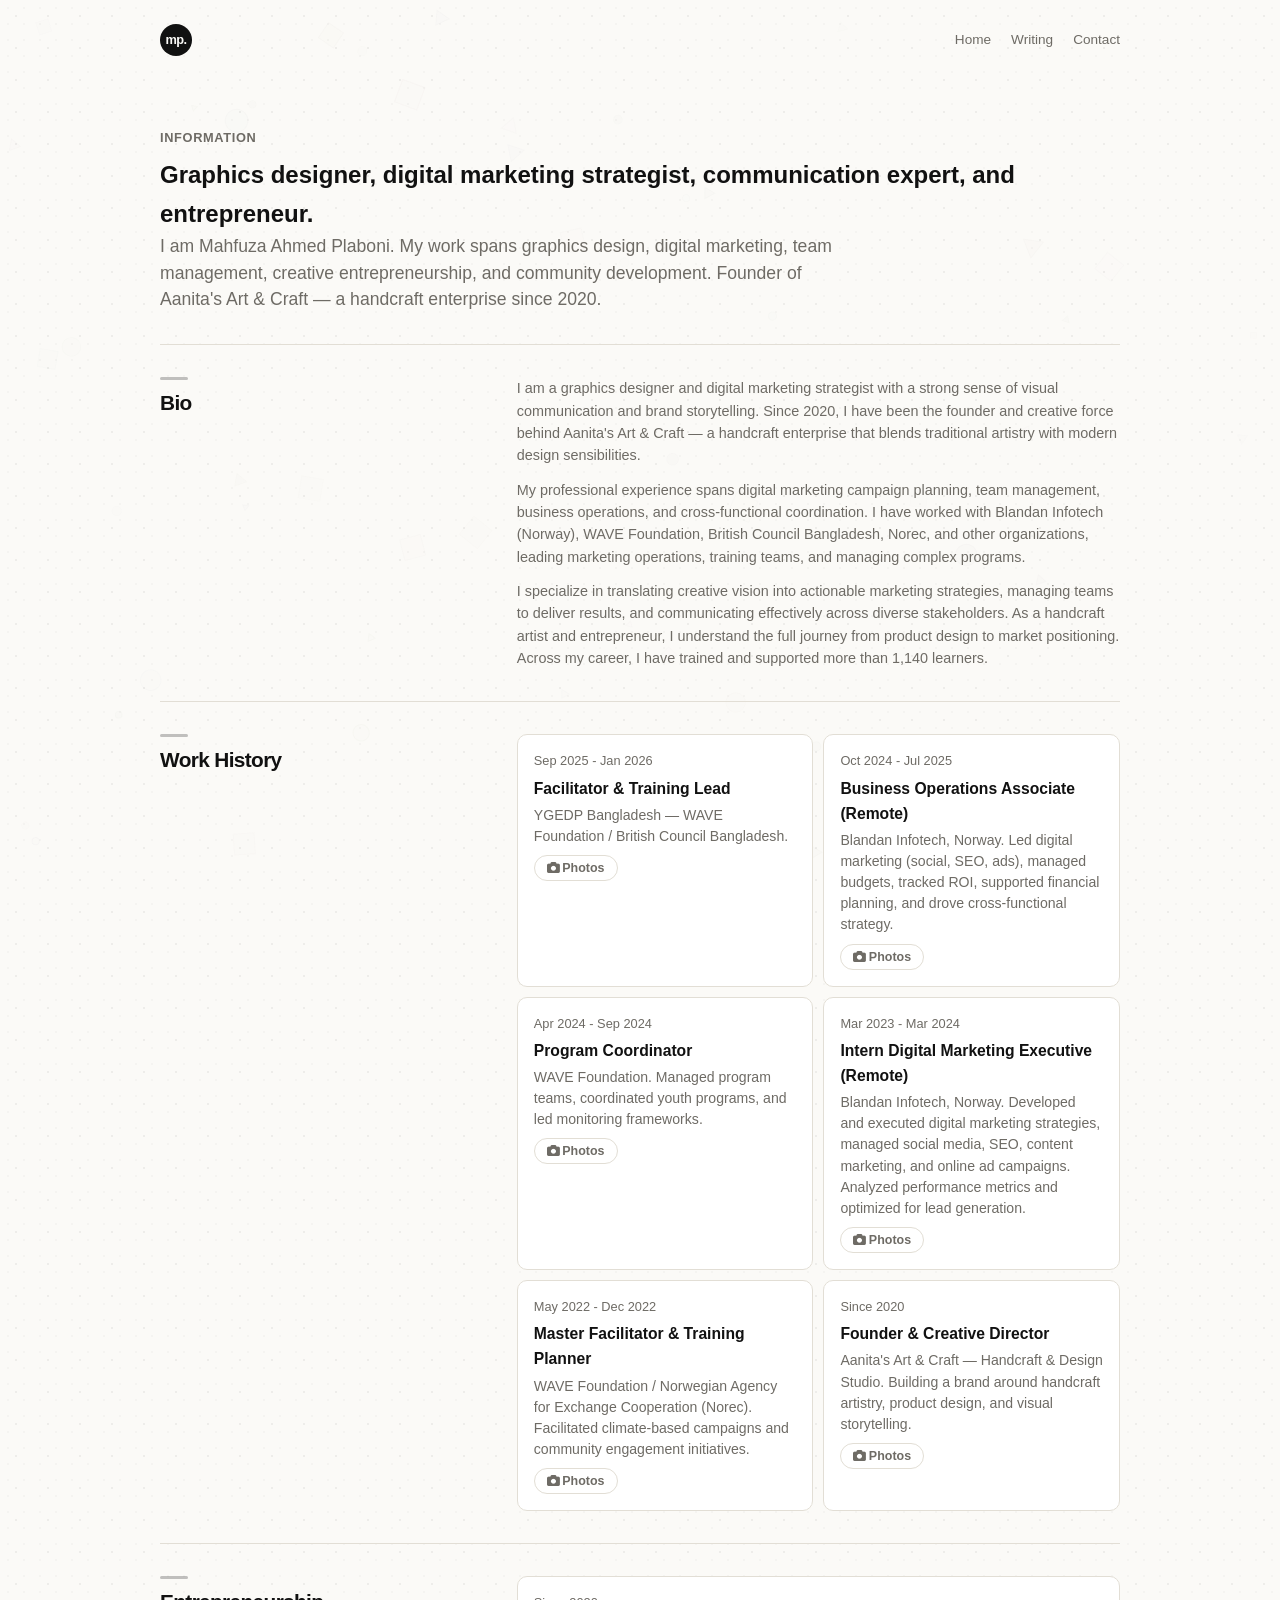
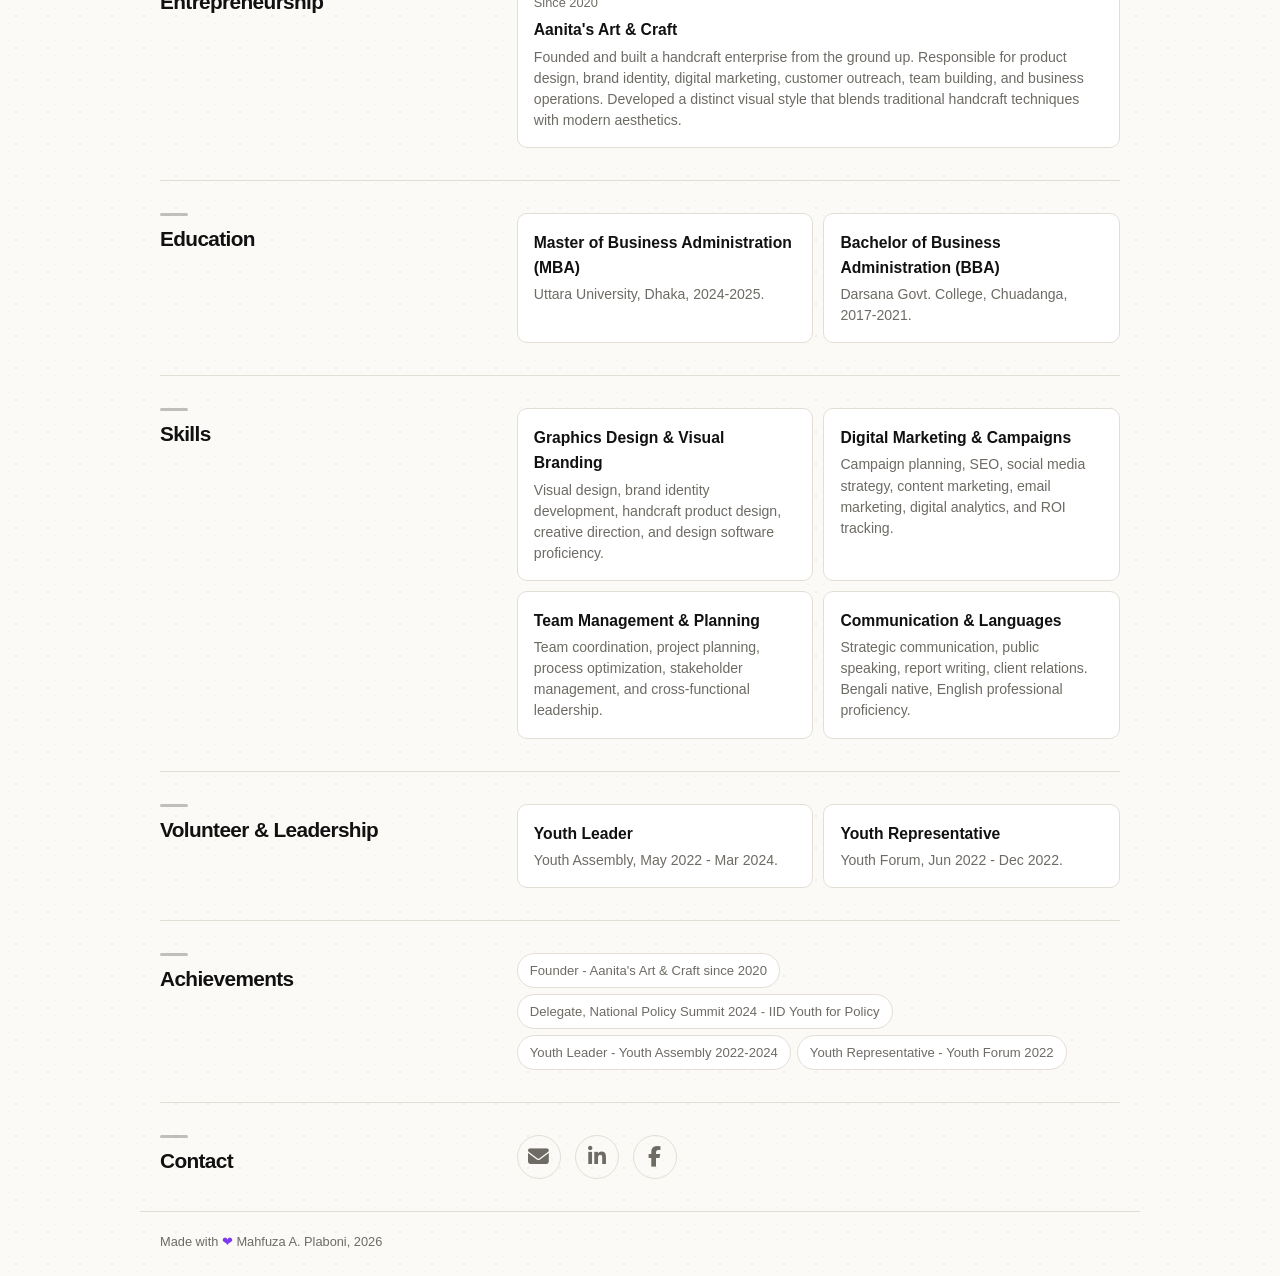
==== commit 7b366c55: "Reverse work history to latest first" ====
--- a/info.html
+++ b/info.html
@@ -60,21 +60,15 @@
       <h2>Work History</h2>
       <div class="info-grid">
         <article class="info-card">
-          <span>Since 2020</span>
-          <h3>Founder & Creative Director</h3>
-          <p>Aanita's Art & Craft &mdash; Handcraft & Design Studio. Building a brand around handcraft artistry, product design, and visual storytelling.</p>
-          <button class="photo-btn" data-gallery="aanitas-art"><i class="fas fa-camera"></i> Photos</button>
+          <span>Sep 2025 - Jan 2026</span>
+          <h3>Facilitator & Training Lead</h3>
+          <p>YGEDP Bangladesh &mdash; WAVE Foundation / British Council Bangladesh.</p>
+          <button class="photo-btn" data-gallery="youth-green-entrepreneurship"><i class="fas fa-camera"></i> Photos</button>
         </article>
         <article class="info-card">
-          <span>May 2022 - Dec 2022</span>
-          <h3>Master Facilitator & Training Planner</h3>
-          <p>WAVE Foundation / Norwegian Agency for Exchange Cooperation (Norec). Facilitated climate-based campaigns and community engagement initiatives.</p>
-          <button class="photo-btn" data-gallery="climate-leadership"><i class="fas fa-camera"></i> Photos</button>
-        </article>
-        <article class="info-card">
-          <span>Mar 2023 - Mar 2024</span>
-          <h3>Intern Digital Marketing Executive (Remote)</h3>
-          <p>Blandan Infotech, Norway. Developed and executed digital marketing strategies, managed social media, SEO, content marketing, and online ad campaigns. Analyzed performance metrics and optimized for lead generation.</p>
+          <span>Oct 2024 - Jul 2025</span>
+          <h3>Business Operations Associate (Remote)</h3>
+          <p>Blandan Infotech, Norway. Led digital marketing (social, SEO, ads), managed budgets, tracked ROI, supported financial planning, and drove cross-functional strategy.</p>
           <button class="photo-btn" data-gallery="business-operations"><i class="fas fa-camera"></i> Photos</button>
         </article>
         <article class="info-card">
@@ -84,16 +78,22 @@
           <button class="photo-btn" data-gallery="program-coordination"><i class="fas fa-camera"></i> Photos</button>
         </article>
         <article class="info-card">
-          <span>Oct 2024 - Jul 2025</span>
-          <h3>Business Operations Associate (Remote)</h3>
-          <p>Blandan Infotech, Norway. Led digital marketing (social, SEO, ads), managed budgets, tracked ROI, supported financial planning, and drove cross-functional strategy.</p>
+          <span>Mar 2023 - Mar 2024</span>
+          <h3>Intern Digital Marketing Executive (Remote)</h3>
+          <p>Blandan Infotech, Norway. Developed and executed digital marketing strategies, managed social media, SEO, content marketing, and online ad campaigns. Analyzed performance metrics and optimized for lead generation.</p>
           <button class="photo-btn" data-gallery="business-operations"><i class="fas fa-camera"></i> Photos</button>
         </article>
         <article class="info-card">
-          <span>Sep 2025 - Jan 2026</span>
-          <h3>Facilitator & Training Lead</h3>
-          <p>YGEDP Bangladesh &mdash; WAVE Foundation / British Council Bangladesh.</p>
-          <button class="photo-btn" data-gallery="youth-green-entrepreneurship"><i class="fas fa-camera"></i> Photos</button>
+          <span>May 2022 - Dec 2022</span>
+          <h3>Master Facilitator & Training Planner</h3>
+          <p>WAVE Foundation / Norwegian Agency for Exchange Cooperation (Norec). Facilitated climate-based campaigns and community engagement initiatives.</p>
+          <button class="photo-btn" data-gallery="climate-leadership"><i class="fas fa-camera"></i> Photos</button>
+        </article>
+        <article class="info-card">
+          <span>Since 2020</span>
+          <h3>Founder & Creative Director</h3>
+          <p>Aanita's Art & Craft &mdash; Handcraft & Design Studio. Building a brand around handcraft artistry, product design, and visual storytelling.</p>
+          <button class="photo-btn" data-gallery="aanitas-art"><i class="fas fa-camera"></i> Photos</button>
         </article>
       </div>
     </section>
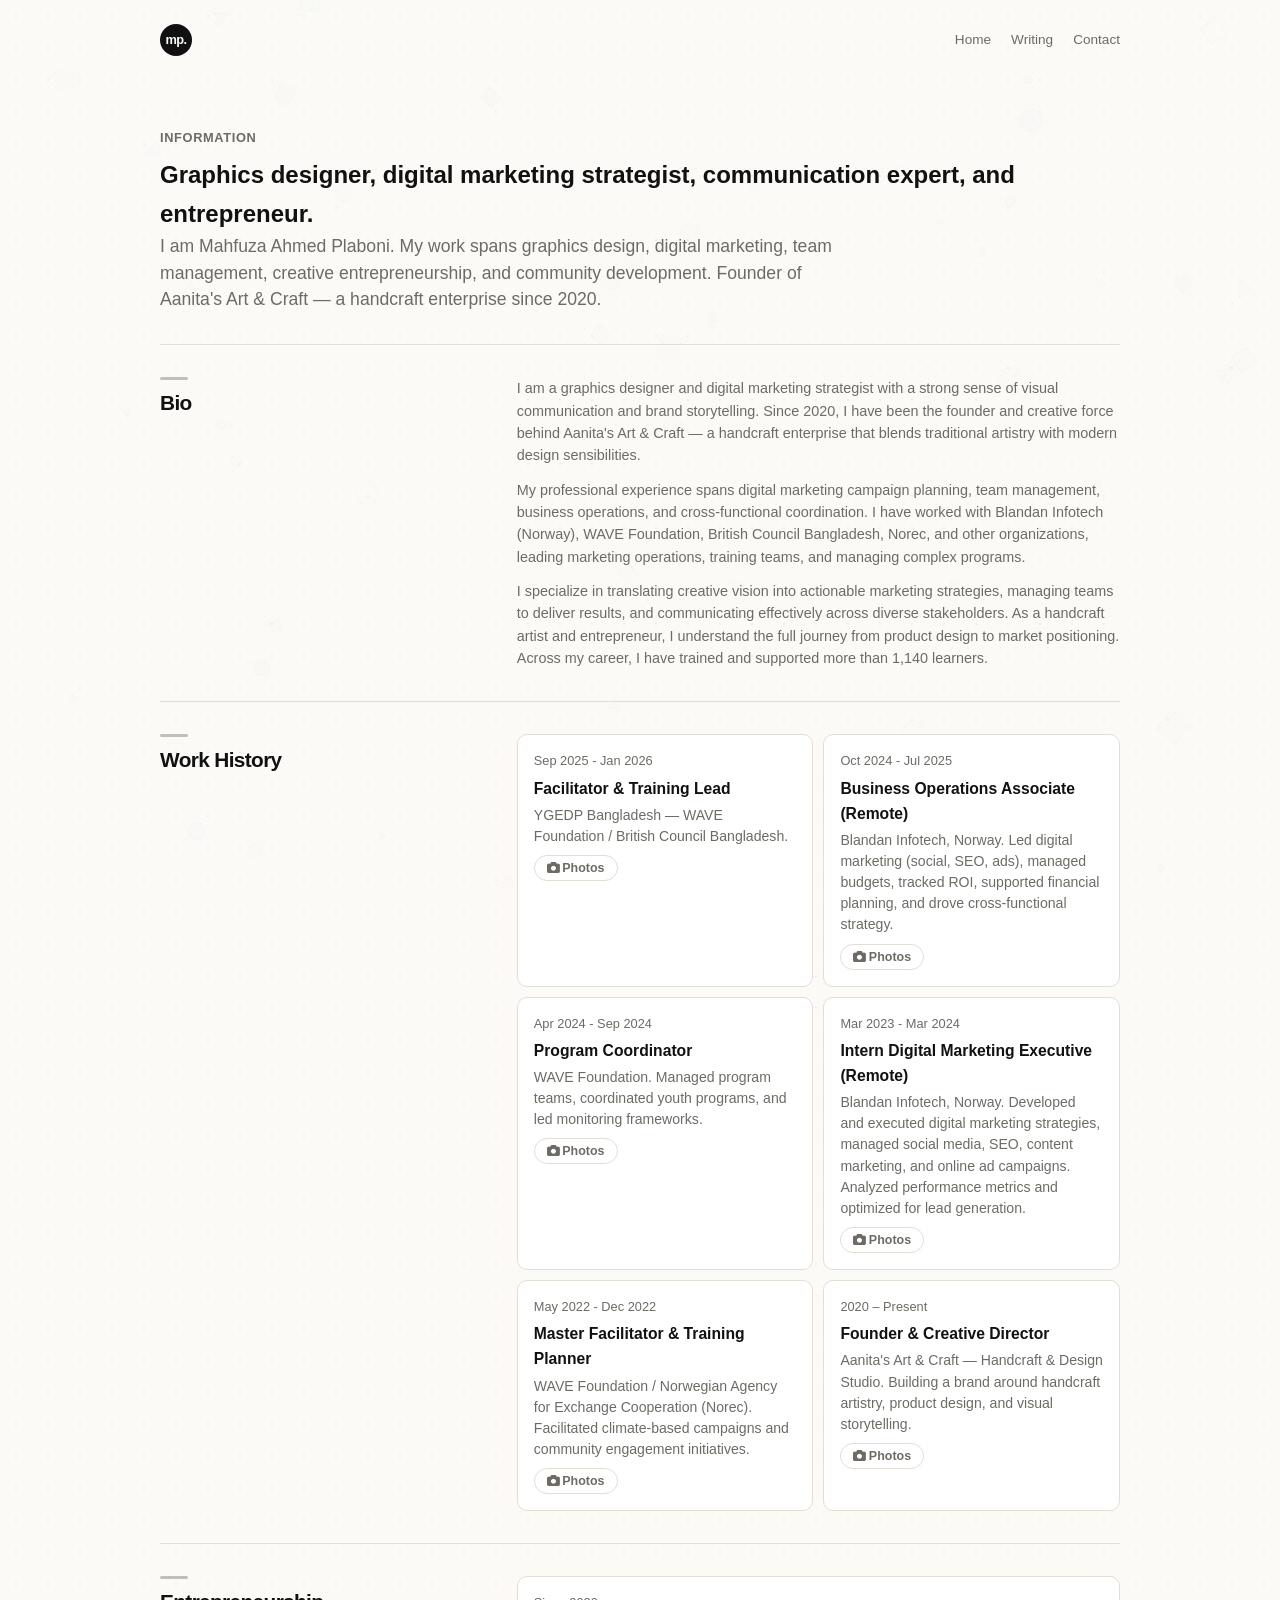
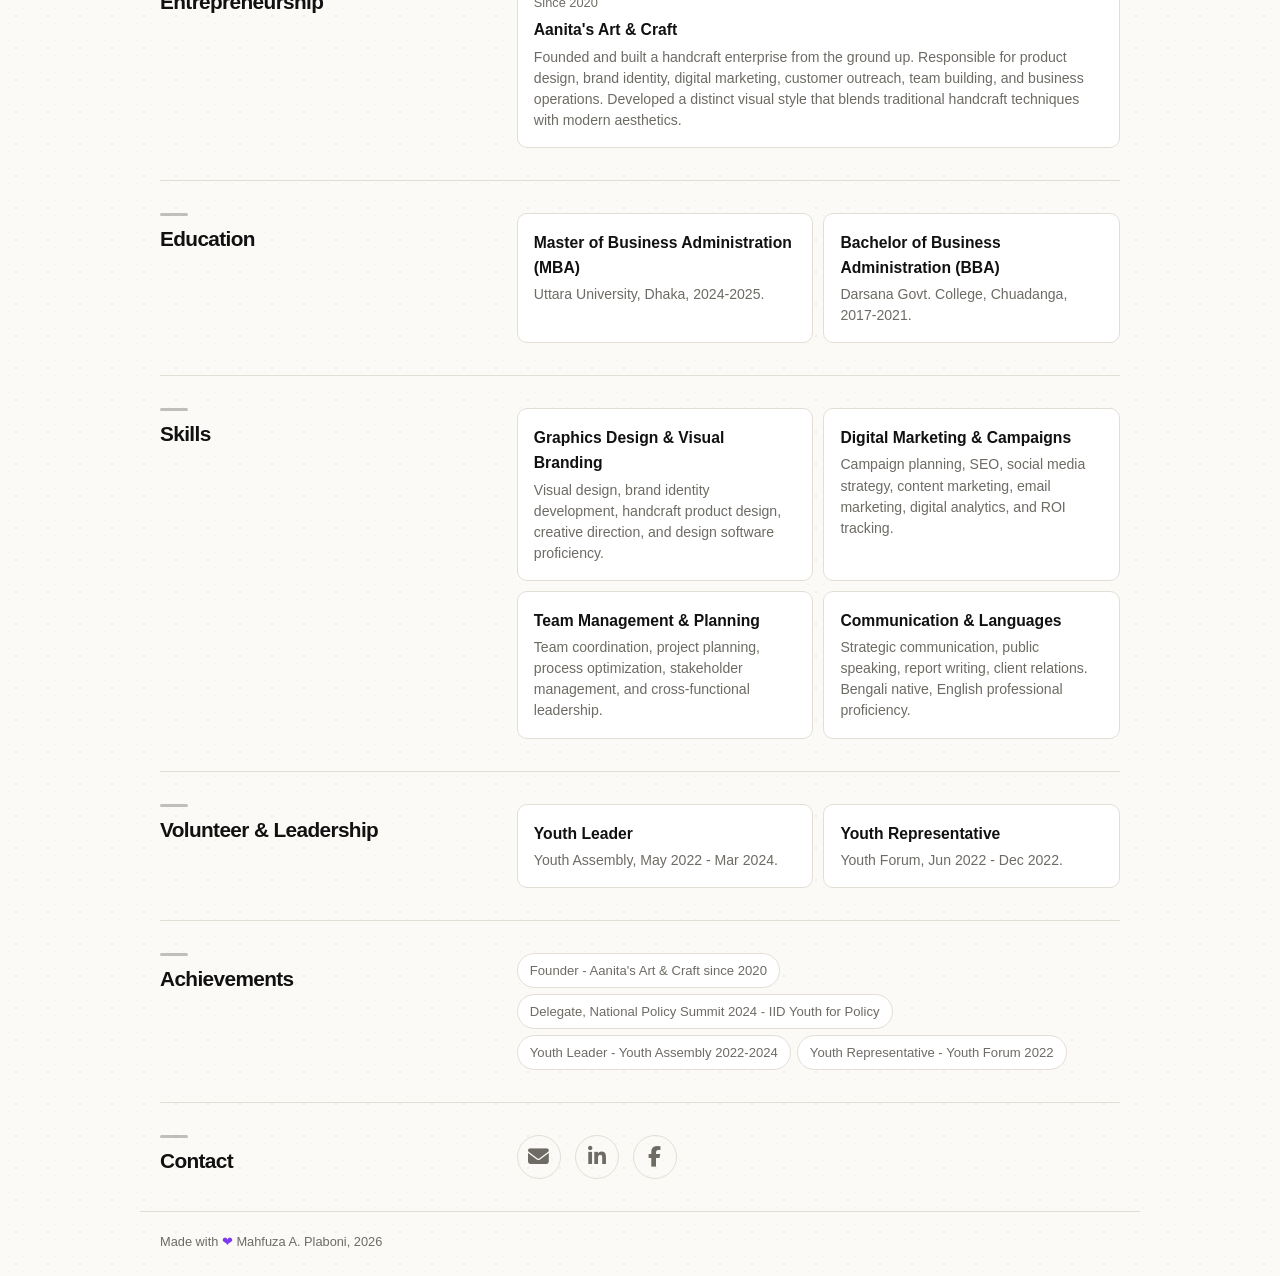
==== commit ce34da99: "Show Founder role as 2020-now (ongoing)" ====
--- a/info.html
+++ b/info.html
@@ -90,7 +90,7 @@
           <button class="photo-btn" data-gallery="climate-leadership"><i class="fas fa-camera"></i> Photos</button>
         </article>
         <article class="info-card">
-          <span>Since 2020</span>
+          <span>2020 &ndash; Present</span>
           <h3>Founder & Creative Director</h3>
           <p>Aanita's Art & Craft &mdash; Handcraft & Design Studio. Building a brand around handcraft artistry, product design, and visual storytelling.</p>
           <button class="photo-btn" data-gallery="aanitas-art"><i class="fas fa-camera"></i> Photos</button>
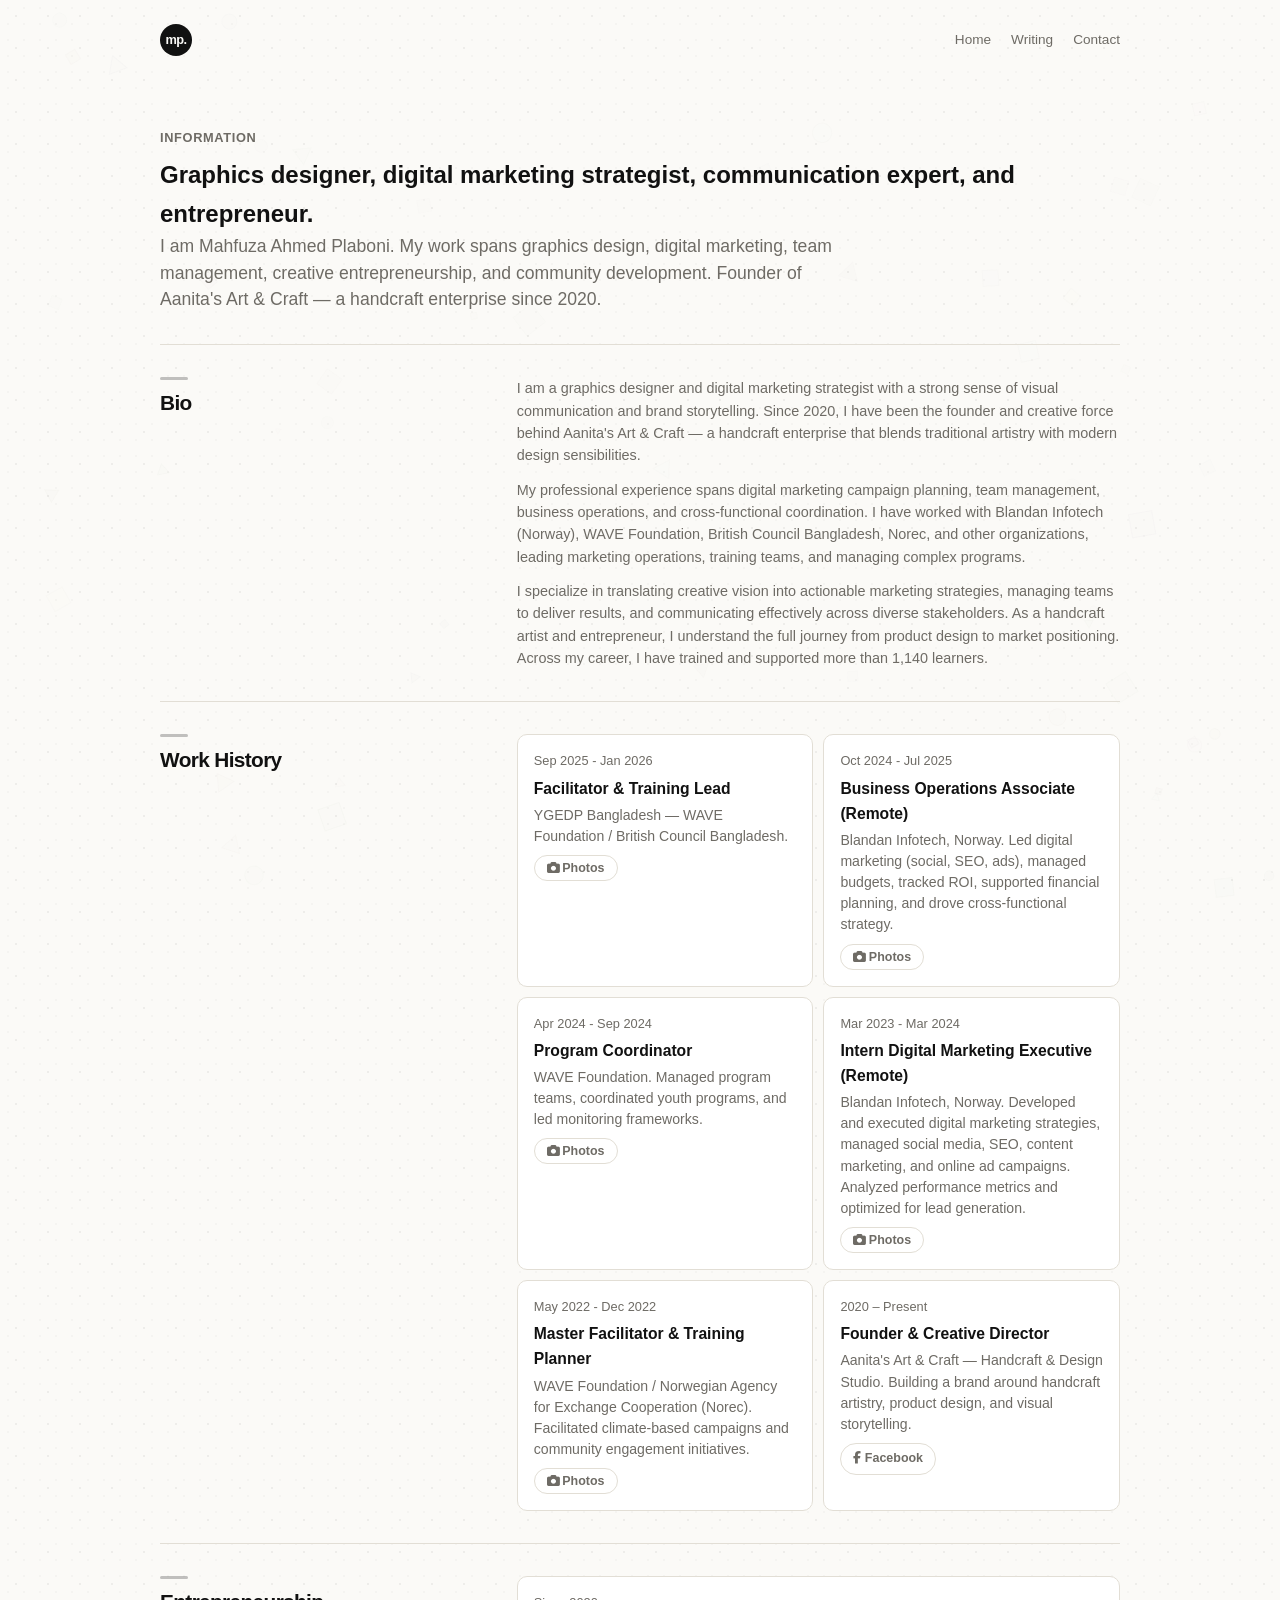
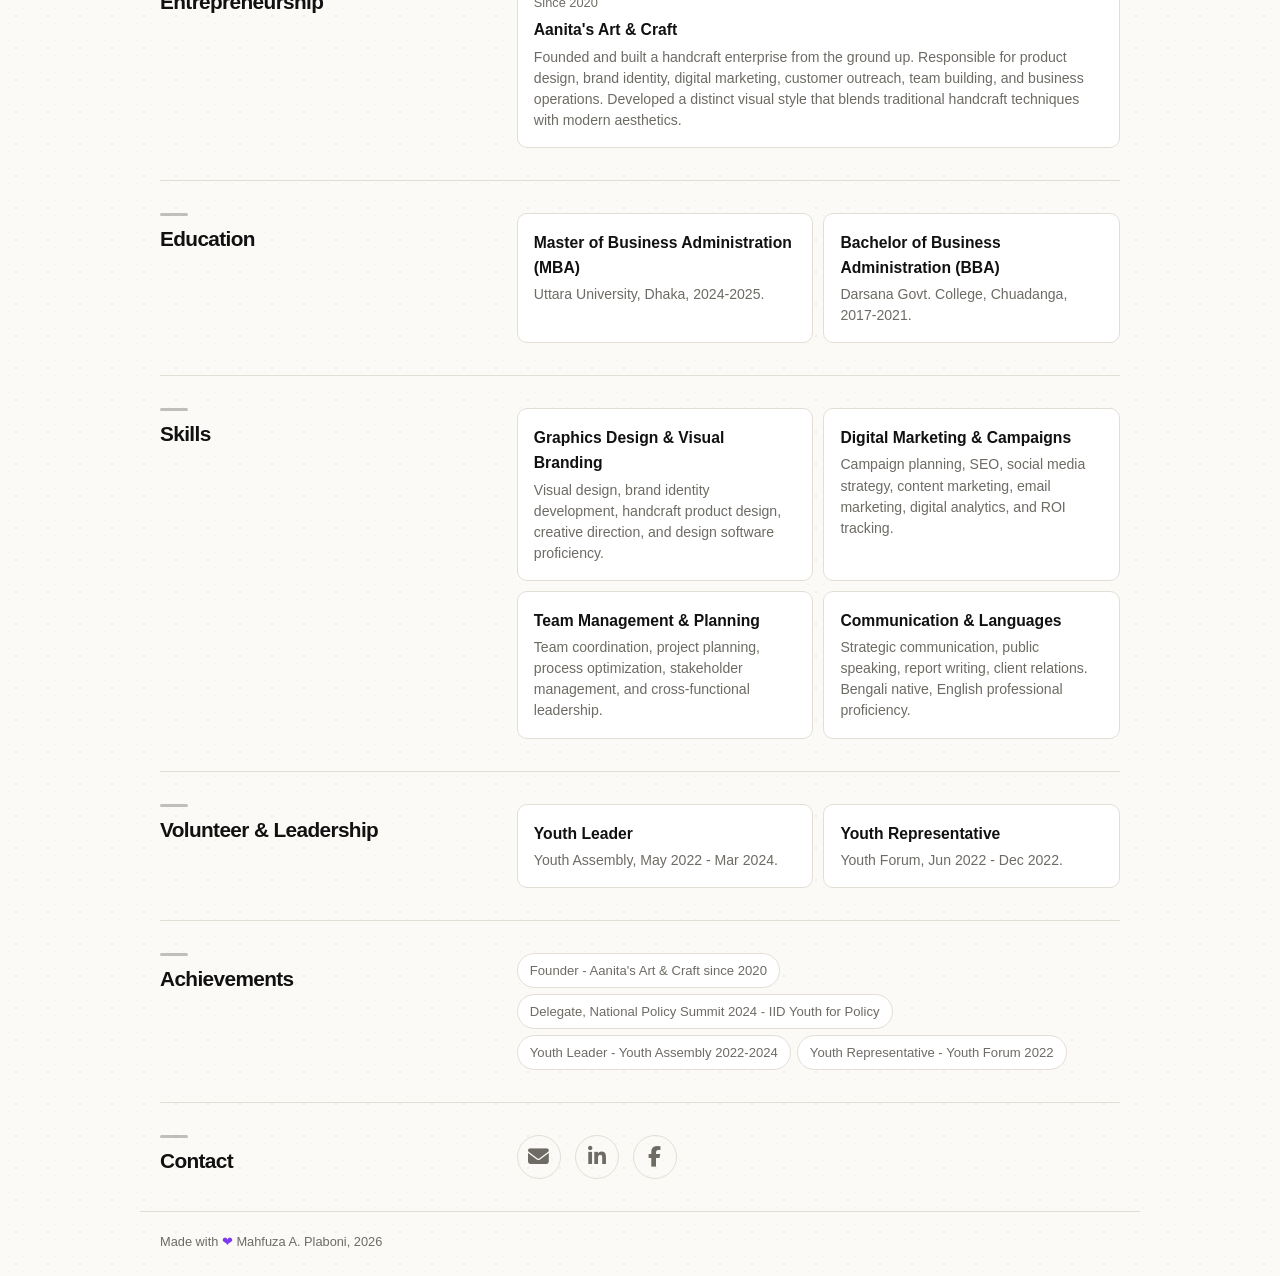
==== commit 7e3f30da: "Add Aanita's Art & Craft Facebook link" ====
--- a/info.html
+++ b/info.html
@@ -93,7 +93,7 @@
           <span>2020 &ndash; Present</span>
           <h3>Founder & Creative Director</h3>
           <p>Aanita's Art & Craft &mdash; Handcraft & Design Studio. Building a brand around handcraft artistry, product design, and visual storytelling.</p>
-          <button class="photo-btn" data-gallery="aanitas-art"><i class="fas fa-camera"></i> Photos</button>
+          <a href="https://www.facebook.com/Aanita.ArtCraft" target="_blank" rel="noopener" class="photo-btn"><i class="fab fa-facebook-f"></i> Facebook</a>
         </article>
       </div>
     </section>
--- a/style.css
+++ b/style.css
@@ -321,7 +321,7 @@
 
 .chain {
   position: relative;
-  padding-left: 48px;
+  padding-left: 54px;
 }
 
 .chain::before {
@@ -337,7 +337,7 @@
 .chain-item {
   position: relative;
   display: grid;
-  grid-template-columns: 36px auto 1fr;
+  grid-template-columns: 50px auto 1fr;
   gap: 10px;
   align-items: center;
   padding: 8px 0;
